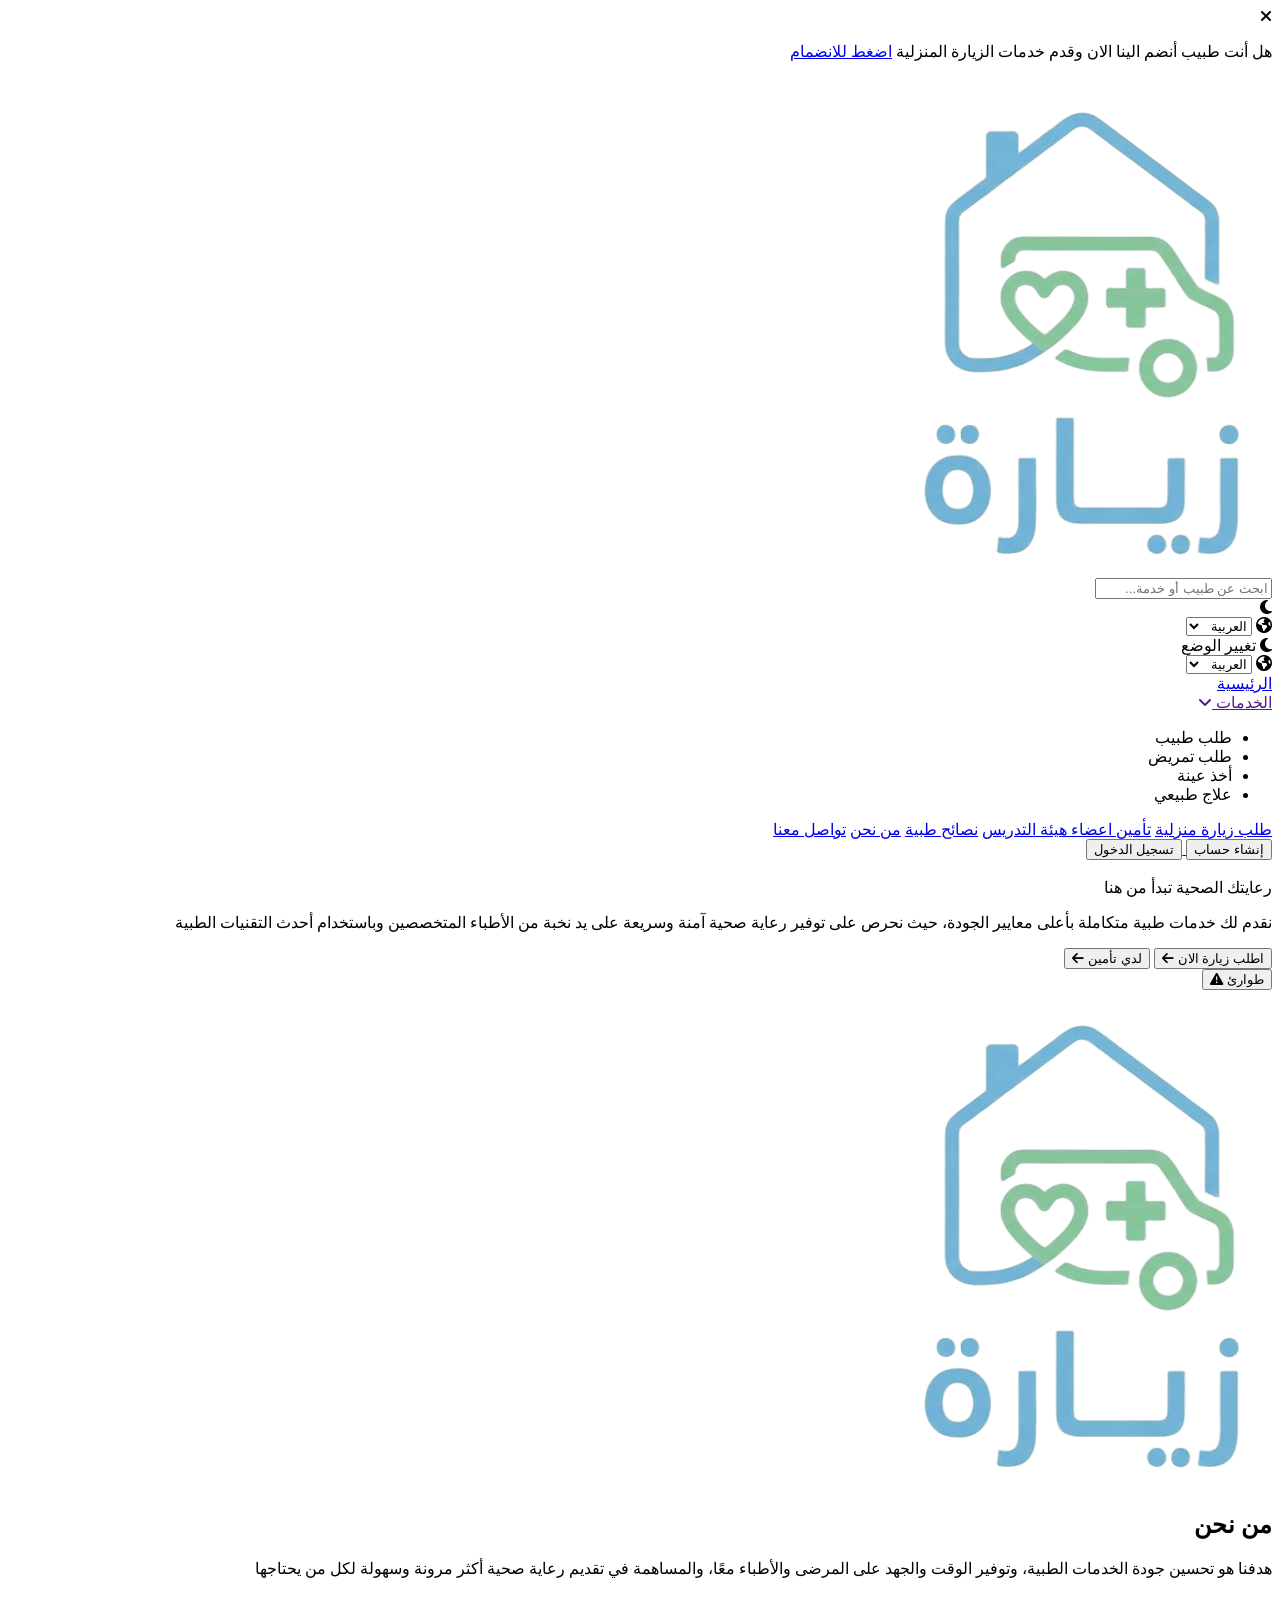
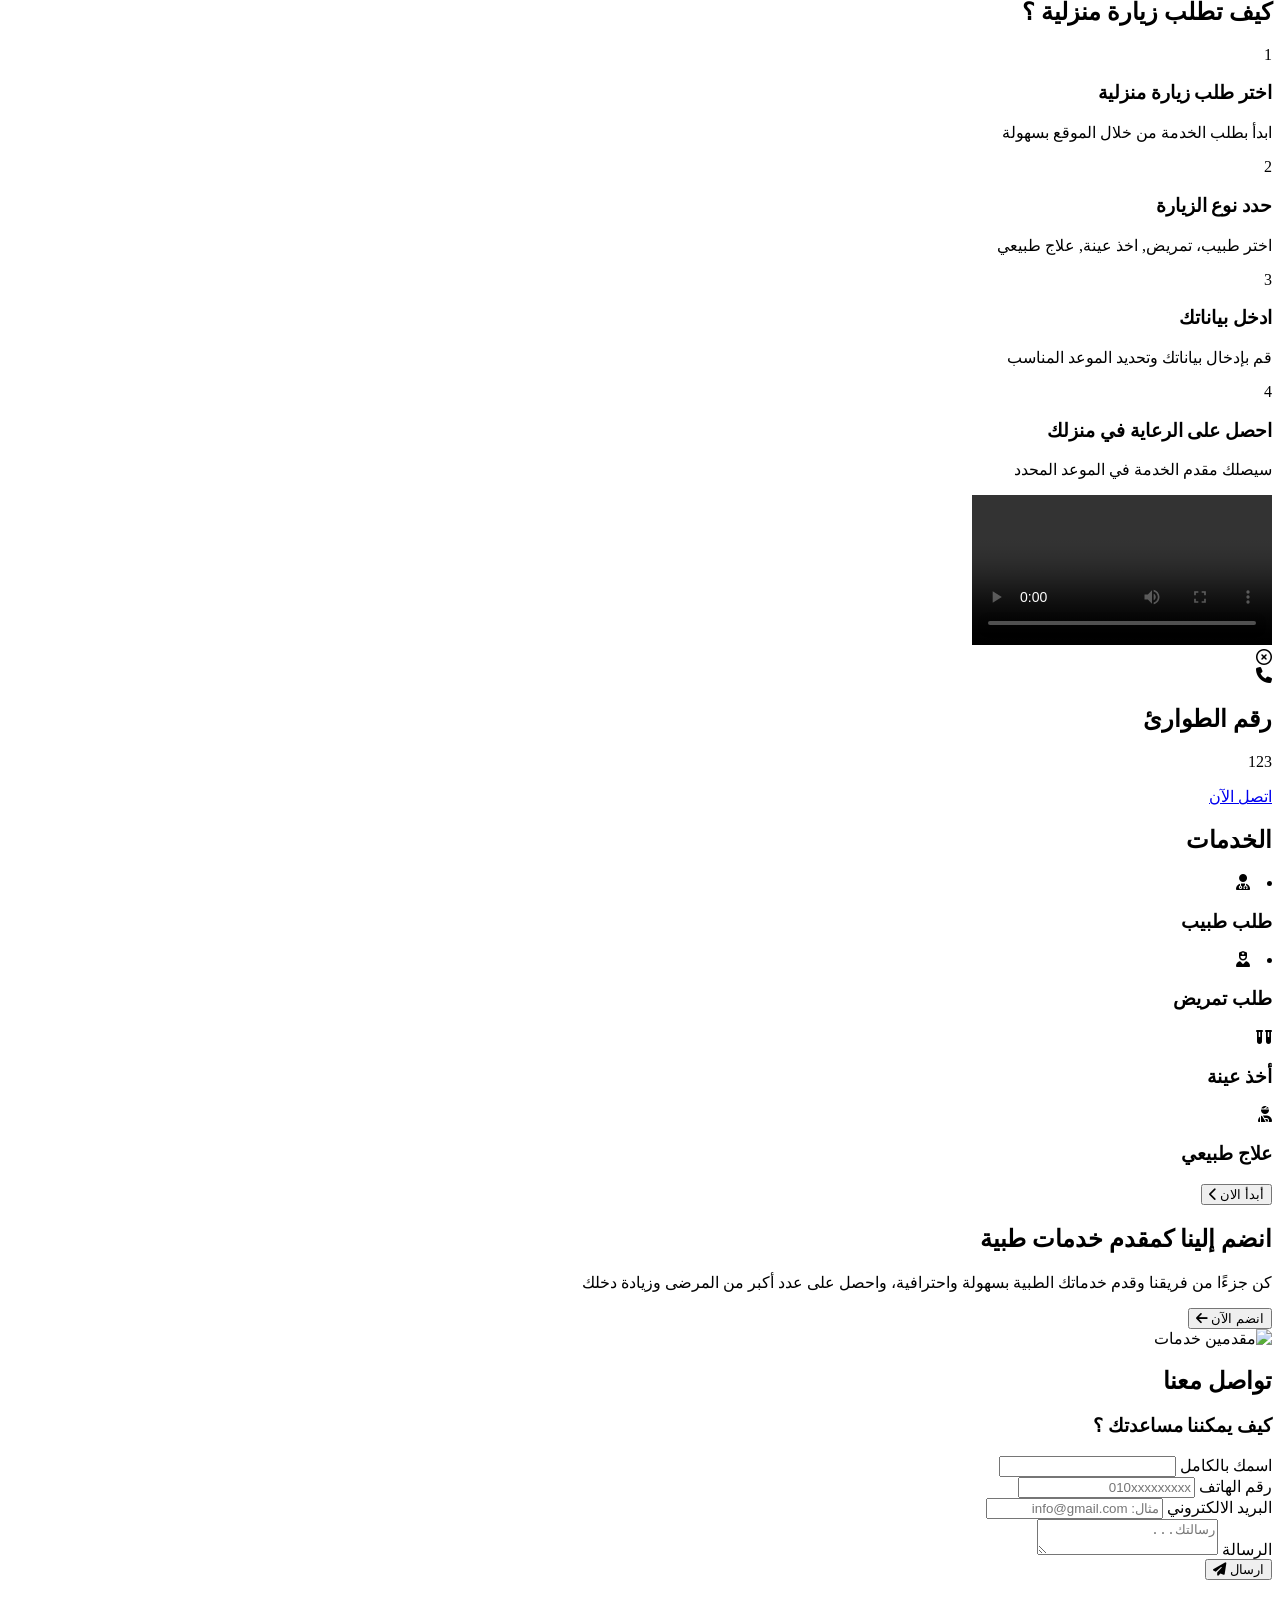
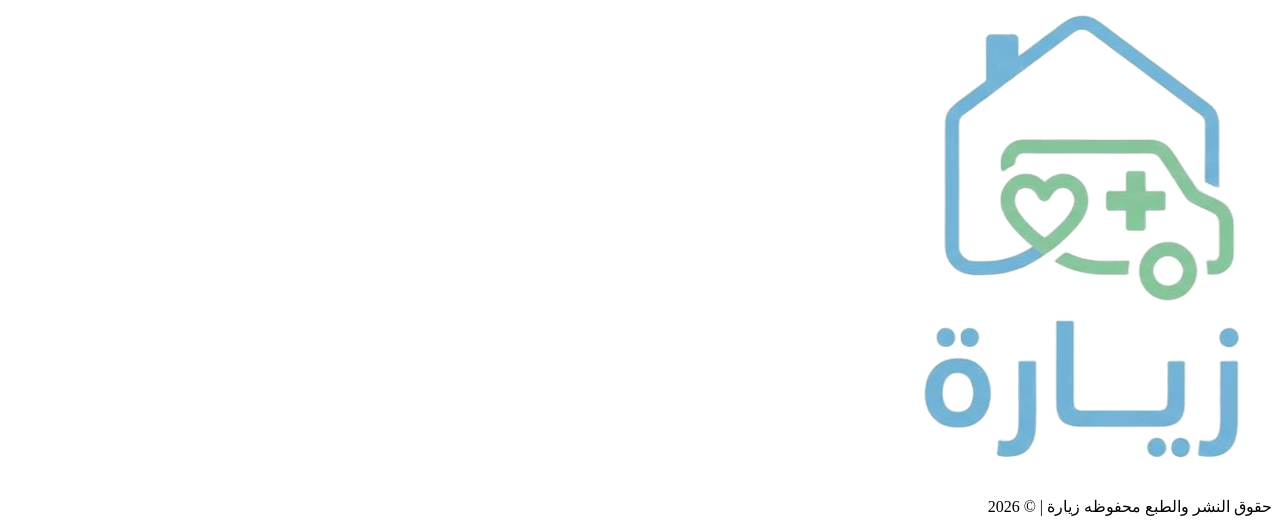
==== index.html @ a09491f5 "Add files via upload" ====
<!DOCTYPE html>
<html lang="ar" dir="rtl">
<head>
    <meta charset="UTF-8">
    <meta name="viewport" content="width=device-width, initial-scale=1.0">
    <title>زيارة</title>
    <link rel="stylesheet" href="../project/css/style.css">
    <link rel="stylesheet" href="../project/css/header.css">
    <link rel="stylesheet" href="../project/css/footer.css">
    <link rel="stylesheet" href="../project/css/responsive.css">

    <link rel="stylesheet" href="https://cdnjs.cloudflare.com/ajax/libs/font-awesome/6.5.0/css/all.min.css">
    <link href="https://fonts.googleapis.com/css2?family=Cairo:wght@400;600;700;900&display=swap" rel="stylesheet"></head>

<body>
<header class="header">

    <div class="top-bar">            
        <i class="fa-solid fa-xmark" id="closeTopBar" onclick="closeTopBar()"></i>
        <p>
            هل أنت طبيب أنضم الينا الان وقدم خدمات الزيارة المنزلية 
            <a href="register.html">اضغط للانضمام</a>
        </p>
    </div>

    <div class="middle-header">

        <div class="logo">
            <a href="#"><img src="assets/logo.png" alt="شعار زيارة"></a>
        </div>

        <div class="search">
            <input type="search" placeholder="ابحث عن طبيب أو خدمة...">
        </div>

        <div class="theme-toggle" onclick="toggleTheme()">
            <i class="fa-solid fa-moon"></i>
        </div>

        <div class="lang">                
            <i class="fa-solid fa-earth-americas"></i>
            <select onchange=""> 
                <option value="ar">العربية</option>
                <option value="en">English</option>
            </select>
        </div>

    </div>

    <div class="nav-bar">
        <div class="hamburger" onclick="toggleMenu()">
            <span></span>
            <span></span>
            <span></span>
        </div>

        <nav class="nav">
        <div class="lang-theme">

            <div class="nav-theme" onclick="toggleTheme()" >
                <i class="fa-solid fa-moon" id="navThemeIcon"></i>
                <span>تغيير الوضع</span>
            </div>

            <div class="nav-lang" >
                <i class="fa-solid fa-earth-americas"></i>
                <select onchange="changeLang(this.value)">
                    <option value="ar">العربية</option>
                    <option value="en">English</option>
                </select>
            </div>
        </div>
            <a href="index.html">الرئيسية</a>
            <div class="list-services">
                <a href="">الخدمات   <i class="fa-solid fas fa-angle-down"></i></a>
                <ul class="items-services">
                    <li>طلب طبيب</li>
                    <li>طلب تمريض</li>
                    <li>أخذ عينة</li>
                    <li>علاج طبيعي</li>                        
                </ul>              
            </div>
            <a href="#">طلب زيارة منزلية</a>
            <a href="#">تأمين اعضاء هيئة التدريس</a>
            <a href="#">نصائح طبية</a>
            <a href="#we">من نحن</a>
            <a href="#contact">تواصل معنا</a>

        </nav>

        <div class="buttons">
            <a href="register.html">
                <button class="join-btn">إنشاء حساب</button>
            </a>

            <a href="login.html">
                <button class="login-btn">تسجيل الدخول</button>
            </a>
        </div>


    </div>

</header>
    <main>
        <div class="main-background">
            <div class="img-wrapper">
            <div class="circle-bg"></div>
            <img class="main-img" src="../project/assets/image/b3b3faed5a578a21a8fcec059f989ca0964f6737.png" alt="">
        </div>
            <div class="text-center">
                <span>رعايتك الصحية تبدأ من هنا</span>
                <p>نقدم لك خدمات طبية متكاملة بأعلى معايير الجودة، حيث نحرص على توفير رعاية صحية آمنة وسريعة على يد نخبة من الأطباء
                    المتخصصين وباستخدام أحدث التقنيات الطبية
                </p>

                <div class="btns-main">
                    <button class="book-now">
                        اطلب زيارة الان <i class="fa-solid fa-arrow-left"></i>
                    </button>

                    <button class="insurance">
                        لدي تأمين <i class="fa-solid fa-arrow-left"></i>
                    </button>
                </div>
                <div class="btn-emerg">
                    <button class="emerg" onclick="openEmergency()">
                        طوارئ <i class="fa-solid fa-triangle-exclamation"></i>
                    </button>
                </div>

            </div> 
        </div> 
    </main>

    <section class="we" id="we">
        <div class="img-we">
            <img src="assets/logo.png" alt="شعار زيارة">
        </div>
        <div class="we-text">
            <h2> من نحن </h2>
            <div class="line"></div>
            <p>
                هدفنا هو تحسين جودة الخدمات الطبية، وتوفير الوقت والجهد على المرضى والأطباء معًا، والمساهمة في تقديم رعاية صحية أكثر مرونة وسهولة لكل من يحتاجها
            </p>
        </div>
    </section>
    <section class="home-visit">
    <div class="visit-container">

            <div class="visit-steps">
                <h2>كيف تطلب زيارة منزلية ؟</h2>
                <div class="line line-w"></div>


                <div class="step">
                    <div class="step-number">1</div>
                    <div class="step-text">
                        <h3>اختر طلب زيارة منزلية</h3>
                        <p>ابدأ بطلب الخدمة من خلال الموقع بسهولة</p>
                    </div>
                </div>

                <div class="step">
                    <div class="step-number">2</div>
                    <div class="step-text">
                        <h3>حدد نوع الزيارة</h3>
                        <p>اختر طبيب، تمريض, اخذ عينة, علاج طبيعي</p>
                    </div>
                </div>

                <div class="step">
                    <div class="step-number">3</div>
                    <div class="step-text">
                        <h3>ادخل بياناتك</h3>
                        <p>قم بإدخال بياناتك وتحديد الموعد المناسب</p>
                    </div>
                </div>

                <div class="step">
                    <div class="step-number">4</div>
                    <div class="step-text">
                        <h3>احصل على الرعاية في منزلك</h3>
                        <p>سيصلك مقدم الخدمة في الموعد المحدد</p>
                    </div>
                </div>

            </div>
            <div class="visit-video">
                <video controls>
                    <source src="assets/video/WhatsApp Video 2026-03-30 at 1.39.12 PM.mp4" type="video/mp4">
                    متصفحك لا يدعم تشغيل الفيديو
                </video>
            </div>
        </div>
    </section>
    <div class="emergency-overlay" id="emergencyModal">
        <div class="emergency-modal">
            <span class="close" onclick="closeEmergency()">
            <i class="fa-regular fa-circle-xmark"></i>
            </span>
            
            <div class="emergency-icon">
            <i class="fa-solid fa-phone"></i>
            </div>
            
            <h2>رقم الطوارئ</h2>
            
            <p class="emergency-number">123</p>
            
            <a href="tel:123" class="call-btn">
                اتصل الآن
            </a>
        </div>
    </div>

    
    <section class="services">
        <div class="services-container">
            <h2 class="section-title">الخدمات</h2>

            <div class="services-cards">    
                <div class="card-sc">
                    <div class="icon"><li><i class="fa-solid fa-user-doctor"></i></i></div>
                    <h3>طلب طبيب</h3>
                </div>
                <div class="card-sc">
                    <div class="icon"><li><i class="fa-solid fa-user-nurse"></i></i></div>
                    <h3>طلب تمريض</h3>
                </div>
                <div class="card-sc">
                    <div class="icon"><i class="fa-solid fa-vials"></i> </li></i></div>
                    <h3>أخذ عينة</h3>
                </div>
                <div class="card-sc">
                    <div class="icon"> <i class="fa-solid fa-user-injured"></i></i> </i></div>
                    <h3>علاج طبيعي</h3>
                </div>

            </div>
            <a href="#">
                <button class="start-btn">
                    أبدأ الان
                    <i class="fa-solid fa-chevron-left"></i>
                </button>
             </a>
        </div>  
    </section> 
    <section class="provide">
    <div class="provide-container">

        <div class="provide-text">
            <h2>انضم إلينا كمقدم خدمات طبية</h2>
            <p>
                كن جزءًا من فريقنا وقدم خدماتك الطبية بسهولة واحترافية،
                واحصل على عدد أكبر من المرضى وزيادة دخلك
            </p>

            <a href="#">
                <button class="joinnow-btn">
                    انضم الآن
                    <i class="fa-solid fa-arrow-left"></i>
                </button>
            </a>
        </div>

        <div class="img-provide">
            <img src="assets/image/12382.png" alt="مقدمين خدمات">
        </div>

    </div>
    </section>
    <section class="contact-section" id="contact">
        <div class="contact-wrapper">
            <div class="contact-title">
                <h2>تواصل معنا</h2>
                <div class="line"></div>
            </div>
            <div class="contact-container">
                <h3>كيف يمكننا مساعدتك ؟</h3>
        
                <form>
                    <div class="form-group">
                        <label>اسمك بالكامل</label>
                        <input type="text" required>
                    </div>
        
                    <div class="form-row">
        
                        <div class="form-group">
                            <label>رقم الهاتف</label>
                            <input type="text" placeholder="010xxxxxxxxx" required>
                        </div>
                        <div class="form-group">
                            <label>البريد الالكتروني</label>
                            <input type="email" placeholder="مثال: info@gmail.com" required>
                        </div>
                    </div>
                    <div class="form-group">
                        <label>الرسالة</label>
                        <textarea placeholder="رسالتك..." required></textarea>
                    </div>
                    <button type="submit" class="send-btn">ارسال  <i class="fa-solid fa-paper-plane"></i></button>
                </form>

            </div>
        </div>

        <footer>
            <div class="footer-small">
                <div class="footer-logo">
                    <img src="assets/logo.png" alt="">
                </div>
                <p> حقوق النشر والطبع محفوظه زيارة | &copy;  2026</p>
            </div>
        </footer>
    </section>
    <script src="../project/js/script.js"></script>
    <script src="../project/js/responsive.js"></script>
</body>
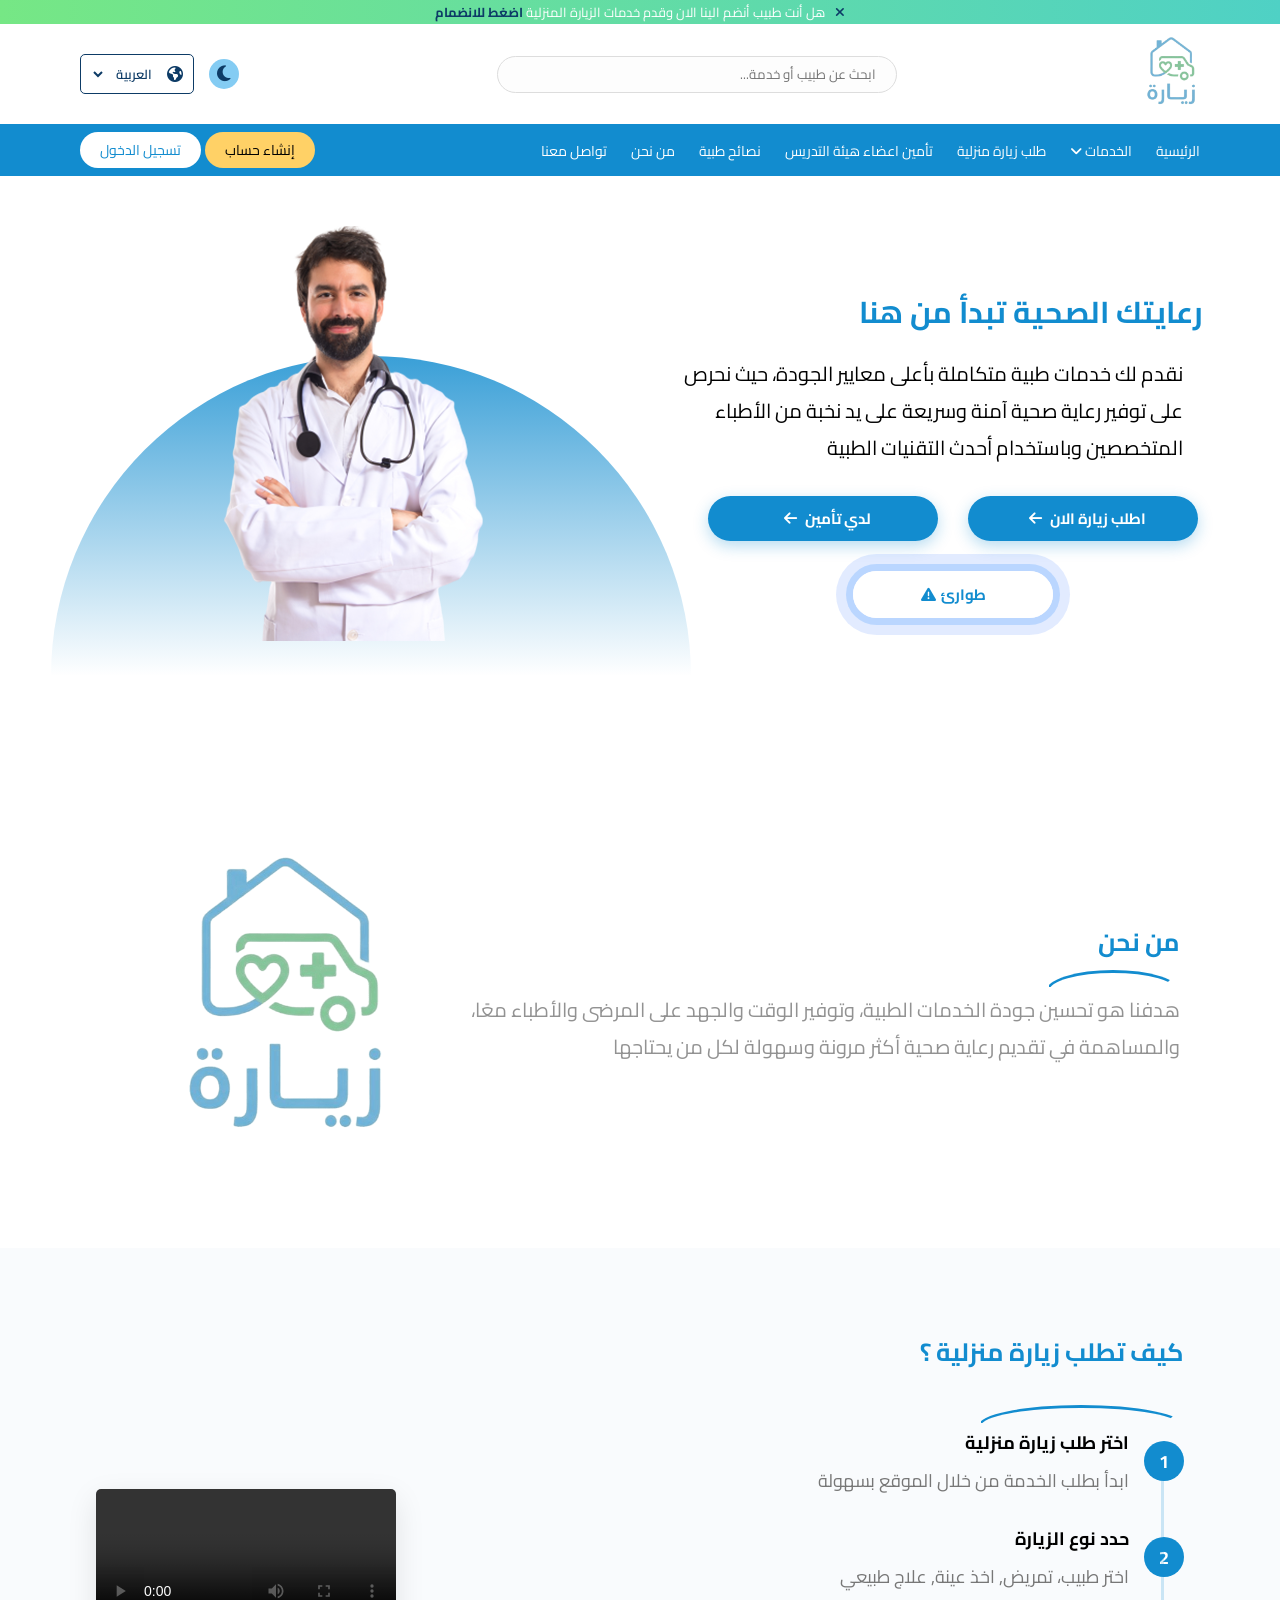
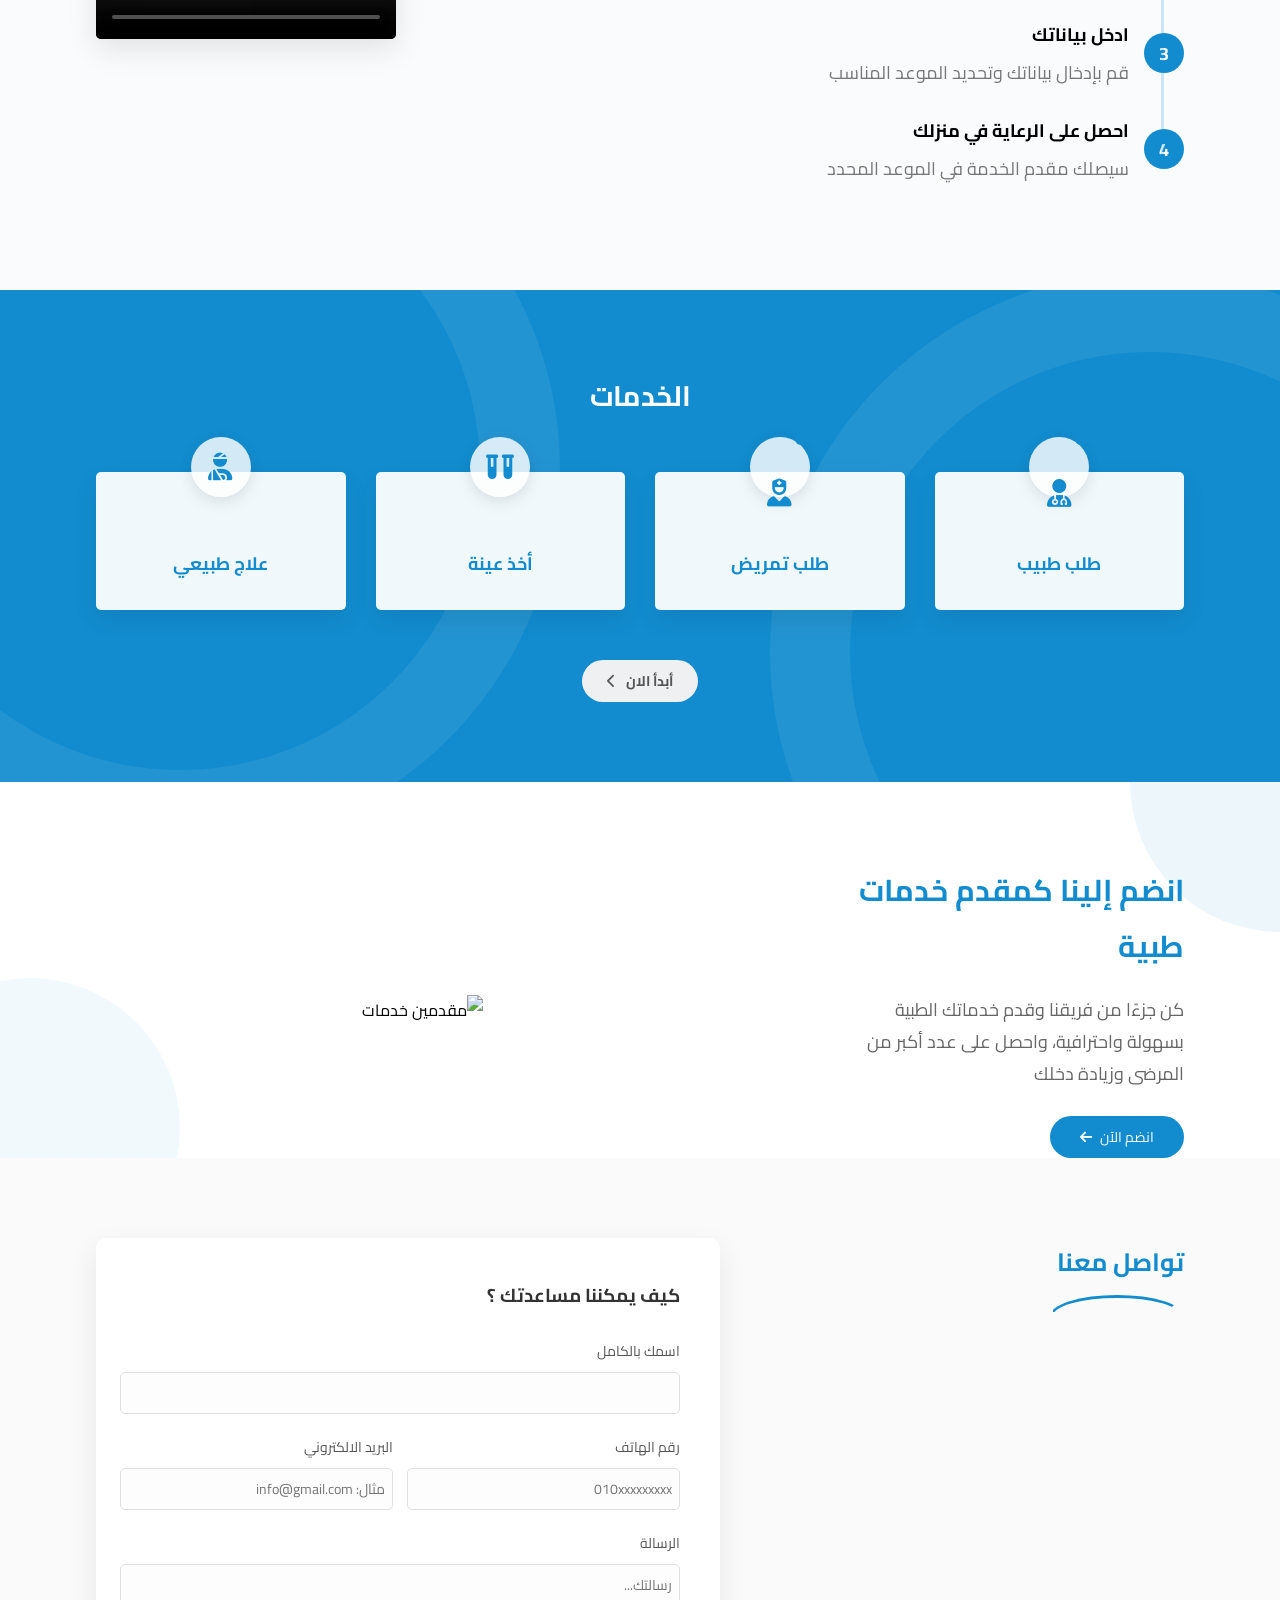
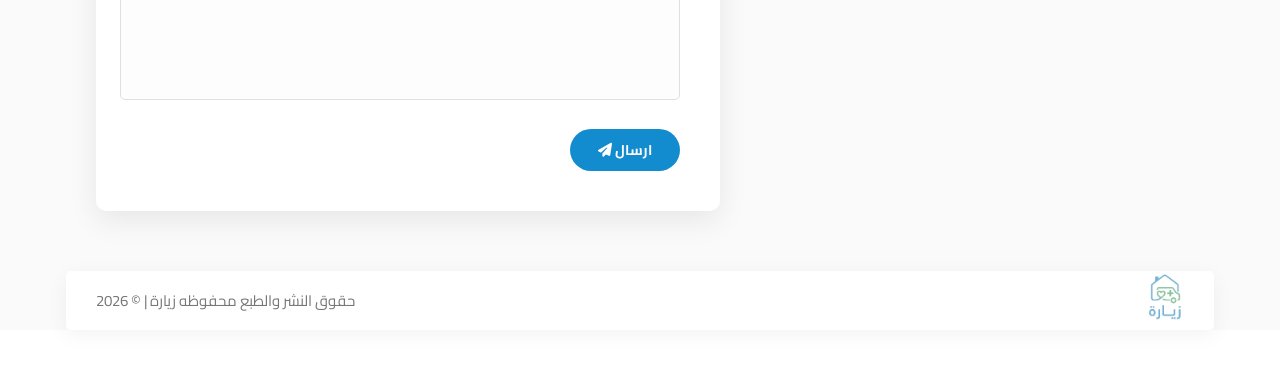
==== commit 3626f348: "Fix HTML encoding and update stylesheet paths" ====
--- a/index.html
+++ b/index.html
@@ -4,10 +4,10 @@
     <meta charset="UTF-8">
     <meta name="viewport" content="width=device-width, initial-scale=1.0">
     <title>زيارة</title>
-    <link rel="stylesheet" href="../project/css/style.css">
-    <link rel="stylesheet" href="../project/css/header.css">
-    <link rel="stylesheet" href="../project/css/footer.css">
-    <link rel="stylesheet" href="../project/css/responsive.css">
+    <link rel="stylesheet" href="css/style.css">
+    <link rel="stylesheet" href="css/header.css">
+    <link rel="stylesheet" href="css/footer.css">
+    <link rel="stylesheet" href="css/responsive.css">
 
     <link rel="stylesheet" href="https://cdnjs.cloudflare.com/ajax/libs/font-awesome/6.5.0/css/all.min.css">
     <link href="https://fonts.googleapis.com/css2?family=Cairo:wght@400;600;700;900&display=swap" rel="stylesheet"></head>
@@ -106,7 +106,7 @@
         <div class="main-background">
             <div class="img-wrapper">
             <div class="circle-bg"></div>
-            <img class="main-img" src="../project/assets/image/b3b3faed5a578a21a8fcec059f989ca0964f6737.png" alt="">
+            <img class="main-img" src="assets/image/b3b3faed5a578a21a8fcec059f989ca0964f6737.png" alt="">
         </div>
             <div class="text-center">
                 <span>رعايتك الصحية تبدأ من هنا</span>
@@ -315,6 +315,6 @@
             </div>
         </footer>
     </section>
-    <script src="../project/js/script.js"></script>
-    <script src="../project/js/responsive.js"></script>
+    <script src="js/script.js"></script>
+    <script src="js/responsive.js"></script>
 </body>
--- a/css/style.css
+++ b/css/style.css
@@ -0,0 +1,649 @@
+
+
+a {
+    margin: 0;
+    padding: 0;
+    box-sizing: border-box;
+    font-family: 'Cairo', sans-serif;
+    text-decoration: none;
+    scroll-behavior: smooth;
+}
+
+h2 {
+    font-size: 25px;
+    font-weight: bold;
+    color: #128CCF;
+}
+p{
+    font-size: 20px;
+}
+.main-background{
+    background: white;
+    height: 40vh;
+    position: relative;
+}
+
+.circle-bg{
+    position: absolute;
+    width: 50vw;
+    height: 50vw;
+    top:50%;
+    left:4%;
+    border-radius: 50%;
+    background: linear-gradient(180deg, #128CCF -10%, rgba(255,255,255,0) 50%);
+    z-index: 1;
+}
+
+.main-img{
+    position: relative;
+    top: 50px;
+    right:58%;
+    z-index: 2;
+}
+
+.main-background .text-center{
+    width: 50%;
+    position: absolute;
+    top: 30%;
+    right: 6%;
+}
+
+.main-background span{
+    color: #128CCF;
+    font-size: 30px;
+    font-weight: bold;
+}
+
+.main-background p{
+    width: 500px;
+    font-size: 20px;
+    margin:15px 0 30px;
+    padding: 0 20px;
+}
+
+.btns-main {
+    display: flex;
+    width: 500px;
+    justify-content: center;
+    gap: 20px;
+    margin-top: 25px;
+}
+.book-now,
+.insurance ,
+.emerg {
+    flex: 1;
+    padding: 8px 30px;
+    font-size: 16px;
+}
+.emerg, .book-now, .insurance{
+    margin: 0 5px;
+    border-radius: 28px;
+    cursor: pointer;
+    font-weight: bold;
+    font-size: 15px;
+}
+.book-now {
+    background: #128CCF;              
+    color: #fff;                      
+    border: none;                     
+    font-weight: bold;
+    cursor: pointer;
+    display: flex;
+    align-items: center;
+    justify-content: center;
+    gap: 8px;                          
+    box-shadow: 0 5px 15px rgba(18,140,207,0.3);
+    transition: all 0.3s ease;         
+}
+
+.book-now i {
+    margin-left: 8px;                  
+}
+
+.book-now:hover {
+    background: #0f76b3;              
+}
+
+.insurance {
+    background: #128CCF;              
+    color: #fff;                      
+    border: none;                     
+    font-weight: bold;
+    cursor: pointer;
+    display: flex;
+    align-items: center;
+    justify-content: center;
+    gap: 8px;                    
+    box-shadow: 0 5px 15px rgba(18,140,207,0.3);
+    transition: all 0.3s ease;      
+}
+.insurance i {
+    margin-left: 8px;                  
+}
+
+.insurance:hover {
+    background: #0f76b3;    
+    border: none;
+}
+
+.emerg{
+    background: transparent;
+    color: #128CCF;
+    border: 1px solid #fff;
+    width: 200px;
+    margin: 30px 150px ;
+    display: flex;
+    justify-content: center;
+    align-items: center;
+    gap: 5px;
+    box-shadow:
+        0 0 0 7px rgba(93,166,255,0.3),
+        0 0 0 17px rgba(60,121,253,0.15);
+    transition:0.5s;
+    flex: 100%;
+    max-width: 400px;
+}
+
+.emerg:hover{
+    box-shadow:
+        0 0 0 12px rgba(255,77,77,0.3),
+        0 0 0 24px rgba(255,77,77,0.15);
+    background:#ff4d4d;
+    color:#fff;
+}
+
+.emergency-overlay,
+.overlay,
+.success-overlay{
+    position:fixed;
+    top:0;
+    left:0;
+    width:100%;
+    height:100%;
+    background:rgba(0,0,0,0.4);
+    display:none;
+    align-items:center;
+    justify-content:center;
+}
+
+.emergency-modal,
+.success-modal{
+    background:#fff;
+    border-radius:20px;
+    text-align:center;
+    position:relative;
+}
+
+.emergency-modal{
+    width:380px;
+    padding:35px;
+}
+
+.success-modal{
+    width:450px;
+    padding:40px;
+}
+
+.we{
+    display: flex;
+    justify-content: space-between;
+    align-items: center;
+    flex-direction: row-reverse;
+    gap: 40px;
+    margin: 100px;
+    margin-top: 300px;
+}
+
+.img-we img{
+    width: 80%;
+}
+
+.we-text{
+    width: 90%;
+}
+
+.we-text p {
+    color: #929292;
+
+}
+
+.line  {
+    width: 128px;
+    height: 15px;
+    border: 3px solid #128CCF;
+    border-color: #128CCF transparent transparent transparent;
+    border-radius: 50%/100% 100% 0 0;
+    margin-top: 5px;
+    transform: scaleX(-1);
+}
+.line-w {
+    width: 200px;
+}
+.home-visit {
+    padding: 80px 0;
+    background: #f9fbfd;
+}
+
+.visit-container {
+    width: 85%;
+    margin: auto;
+    display: flex;
+    align-items: center;
+    justify-content: space-between;
+    gap: 50px;
+}
+
+.visit-video video {
+    width: 100%;
+    max-width: 700px;
+    border-radius: 5px;
+    box-shadow: 0 10px 30px rgba(0,0,0,0.1);
+}
+
+.visit-steps {
+    width: 50%;
+}
+
+.visit-steps h2 {
+    margin-bottom: 30px;
+}
+
+.step {
+    display: flex;
+    align-items: center;
+    gap: 15px;
+    margin-bottom: 25px;
+    transition: 0.5s;
+}
+
+
+.step-number {
+    width: 40px;
+    height: 40px;
+    background: #128CCF;
+    color: white;
+    display: flex;
+    align-items: center;
+    justify-content: center;
+    border-radius: 50%;
+    font-weight: bold;
+    font-size: 18px;
+}
+
+.step-text h3 {
+    margin: 0;
+    font-size: 18px;
+}
+
+.step-text p {
+    font-size: 18px;
+    margin: 5px 0 0;
+    color: #777;
+}
+.visit-steps {
+    position: relative;
+}
+
+.visit-steps::before {
+    content: "";
+    position: absolute;
+    right: 20px;
+    top: 150px;
+    width: 3px;
+    height: 60%;
+    background: #128CCF;
+    opacity: 0.2;
+}
+
+.services{
+    background: #128CCF;
+    padding: 80px 0;
+    position: relative;
+    overflow: hidden;
+    text-align: center;
+}
+.services::before,
+.services::after{
+    content: "";
+    position: absolute;
+    width: 600px;
+    height: 600px;
+    border: 80px solid rgba(255,255,255,0.07);
+    border-radius: 50%;
+}
+.services::before{
+    top: -200px;
+    left: -200px;
+}
+.services::after{
+    bottom: -250px;
+    right: -250px;
+}
+
+.services-container{
+    width:85%;
+    margin:auto;
+}
+.section-title{
+    font-size:28px;
+    margin-bottom:50px;
+    color: white;
+}
+
+.services-cards{
+    display:grid;
+    grid-template-columns:repeat(auto-fit,minmax(220px,1fr));
+    gap:30px;
+}
+.card-sc{
+    background:#ffffffef;
+    color:#128CCF;
+    padding:60px 20px 30px;
+    border-radius:5px;
+    box-shadow:0 10px 25px rgba(0,0,0,0.08);
+    position:relative;
+    transition:0.5s;
+    z-index: 2;
+}
+.card-sc:hover{
+    background: white;
+    transform:translateY(-8px);
+}
+.icon{
+    width:60px;
+    height:60px;
+    background:#ffffffd0;
+    border-radius: 50%;
+    display:flex;
+    align-items:center;
+    justify-content:center;
+    font-size:28px;
+    color:#128CCF;;
+    box-shadow:0 5px 15px rgba(0,0,0,0.1);
+    position:absolute;
+    top:-35px;
+    left:50%;
+    transform:translateX(-50%);
+}
+.card-sc h3{
+    margin-top:15px;
+    font-size:18px;
+}
+.start-btn{
+    margin-top:50px;
+    padding:8px 25px;
+    border:none;
+    border-radius:30px;
+    background:#eff0f1;
+    color: #555;
+    font-size:14px;
+    cursor:pointer;
+    display:inline-flex;
+    align-items:center;
+    gap:10px;
+    transition:0.5s;
+    font-weight: bold;
+} 
+.start-btn:hover{
+    background: white;
+
+}
+.provide {
+    padding: 80px 0 0 0;
+    background: white;
+    position: relative;
+    overflow: hidden;
+}
+
+.provide::before {
+    content: "";
+    position: absolute;
+    width: 300px;
+    height: 300px;
+    background: rgba(18,140,207,0.08);
+    border-radius: 50%;
+    top: -150px;
+    right: -150px;
+}
+
+.provide::after {
+    content: "";
+    position: absolute;
+    width: 300px;
+    height: 300px;
+    background: rgba(18,140,207,0.05);
+    border-radius: 50%;
+    bottom: -120px;
+    left: -120px;
+}
+
+.provide-container {
+    width: 85%;
+    margin: auto;
+    display: flex;
+    align-items: center;
+    justify-content: space-between;
+    gap: 50px;
+    flex-wrap: wrap;
+}
+
+.provide-text {
+    width: 30%;
+}
+
+.provide-text h2 {
+    font-size: 30px;
+    margin-bottom: 20px;
+}
+
+.provide-text p {
+    color: #666;
+    font-size: 18px;
+    margin-bottom: 25px;
+    line-height: 1.8;
+}
+
+
+.joinnow-btn {
+    padding: 8px 30px;
+    border-radius: 30px;
+    border: none;
+    background: #128CCF;
+    color: white;
+    font-size: 14px;
+    cursor: pointer;
+    transition: 0.5s;
+    display: inline-flex;
+    align-items: center;
+    gap: 8px;
+}
+
+.joinnow-btn:hover {
+    background: #0f76b3;
+}
+
+.img-provide {
+    width: 60%;
+    text-align: center;
+}
+
+.img-provide img {
+    width: 100%;
+}
+
+.contact-section {
+    background: #fafafa;
+    padding: 80px 0 0 0;
+}
+.contact-wrapper {
+    
+    width: 85%;
+    margin: auto;
+    display: flex;
+    align-items: flex-start;
+    justify-content: space-between;
+    gap: 50px;
+    flex-wrap: wrap;
+}
+
+.contact-title {
+    width: 30%;
+}
+
+.contact-title h2 {
+    margin-bottom: 10px;
+}
+
+
+.contact-container {
+    width: 50%;
+    background: white;
+    padding: 40px;
+    border-radius: 10px;
+    box-shadow: 0 10px 30px rgba(0,0,0,0.08);
+}
+
+.contact-container h3 {
+    margin-bottom: 25px;
+    color: #333;
+}
+
+.form-row {
+    display: flex;
+    gap: 30px;
+}
+
+.form-group {
+    width: 100%;
+    margin-bottom: 20px;
+}
+
+.form-group label {
+    display: block;
+    margin-bottom: 8px;
+    font-size: 14px;
+    color: #555;
+}
+
+.form-group input,
+.form-group textarea {
+    width: 100%;
+    padding: 7px;
+    border-radius: 5px;
+    border: 1px solid #e0e0e0;
+    outline: none;
+    font-size: 14px;
+    transition: 0.3s;
+    background: #fdfdfd;
+}
+
+.form-group textarea {
+    border-radius: 5px;
+    resize: none;
+    height: 120px;
+}
+
+.form-group input:focus,
+.form-group textarea:focus {
+    border-color: #128CCF;
+    box-shadow: 0 0 0 3px rgba(18,140,207,0.1);
+}
+
+.send-btn {
+    padding: 8px 28px;
+    border: none;
+    border-radius: 30px;
+    background: #128CCF;
+    color: #fff;
+    font-size: 14px;
+    font-weight: bold;
+    cursor: pointer;
+    transition: 0.5s;
+}
+
+.send-btn:hover {
+    background: #0f76b3;
+}
+
+
+body.dark-mode .we,
+body.dark-mode .provide,
+body.dark-mode .contact-section {
+    background: #111113;
+}
+
+body.dark-mode .contact-container {
+    background: #16213e;
+    box-shadow: 0 10px 30px rgba(0,0,0,0.3);
+}
+
+body.dark-mode .contact-container h3,
+body.dark-mode .form-group label {
+    color: #e0e0e0;
+}
+
+body.dark-mode .form-group input,
+body.dark-mode .form-group textarea {
+    background: #0f3460;
+    border-color: #1a4a8a;
+    color: #e0e0e0;
+}
+
+body.dark-mode .card-sc {
+    background: #0f3460;
+    color: #84ccf3;
+}
+
+body.dark-mode h2 {
+    color: #84ccf3;
+}
+
+body.dark-mode p {
+    color: #fcfafa;
+}
+body.dark-mode .main-background {
+    background: #111113;
+}
+
+body.dark-mode .main-background span {
+    color: #84ccf3;
+}
+
+body.dark-mode .main-background p {
+    color: #bbb;
+}
+
+body.dark-mode .circle-bg {
+    background: linear-gradient(180deg, #0f3460 -10%, rgba(26,26,46,0) 50%);
+}
+
+body.dark-mode .home-visit {
+    background: #151516;
+}
+
+body.dark-mode .step-text p {
+    color: #aaa;
+}
+
+body.dark-mode .step-text h3 {
+    color: #e0e0e0;
+}
+
+body.dark-mode .we-text p {
+    color: #aaa;
+}
+
+body.dark-mode .services{
+    background: #111113;
+}
+body.dark-mode .provide {
+    background: #151516;
+}
+
+body.dark-mode .provide-text p {
+    color: #aaa;
+}
+
+body.dark-mode .img-we img {
+    filter: brightness(0.8);
+}
--- a/css/header.css
+++ b/css/header.css
@@ -0,0 +1,483 @@
+* {
+    margin: 0;
+    padding: 0;
+    font-family: 'Cairo', sans-serif;
+
+}
+
+.header {
+    box-shadow: 0 3px 15px rgba(18,140,207,0.3);
+    width: 100%;
+    height: fit-content;
+    background-color: #ffffff;
+}
+
+.top-bar {
+    display: flex;
+    justify-content: center;
+    align-items: center;
+    gap: 10px;
+    background: linear-gradient(90deg, #76e785, #4fd1c5);
+    text-align: center;
+    color: white;
+}
+
+.top-bar p ,.top-bar i {
+    font-size: 13px;
+    margin: 0;
+}
+.top-bar a ,.top-bar i{
+    color: #0d3b66;
+    font-weight: bold;
+}
+.top-bar i:hover{
+    color: #ffae00;
+    cursor: pointer;
+}
+.top-bar a:hover {
+    text-decoration: underline;
+}
+
+.middle-header {
+    display: flex;
+    align-items: center;
+    justify-content: space-between;
+    padding: 8px 80px;
+    background: #ffffff;
+
+}
+
+.logo img {
+    width: 60px;
+}
+
+.search {
+    flex: 1;
+    display: flex;
+    justify-content: center;
+    margin: 0 20px;
+}
+
+.search input {
+    width: 400px;
+    padding: 5px 20px;
+    border-radius: 25px;
+    background-color: #fdfdfd;
+    border: 1px solid #ddd;
+    outline: none;
+    transition: 0.7s;
+}
+
+.search input:focus {
+    border-color: #127bdd;
+    width: 500px;
+    box-shadow: 0 0 3px rgba(4, 167, 255, 0.3);
+}
+
+.theme-toggle {
+    margin: 0 15px;
+    width: 30px;
+    height: 30px;
+    border-radius: 50%;
+    background: #84ccf3;
+    display: flex;
+    align-items: center;
+    justify-content: center;
+    cursor: pointer;
+    transition: 0.3s;
+    font-size: 18px;
+    color: #0d3b66;
+}
+
+.theme-toggle:hover {
+    background: #128CCF;
+    color: #fff;
+}
+.lang {
+    display: flex;
+    justify-content: center;
+    align-items: center;
+    gap: 6px;
+    border: 1px solid #0d3b66;
+    border-radius: 5px;
+    padding: 4px 10px;
+    transition: 0.3s;
+    cursor: pointer;
+}
+
+.lang select {
+    align-self: center;
+    padding: 2px 5px;
+    border: none;
+    outline: none;
+    cursor: pointer;
+    background: transparent;
+    font-size: 13px;
+    color: #0d3b66;
+    font-weight: 600;
+}
+
+.lang i {
+    font-size: 16px;
+    color: #0d3b66;
+}
+
+.lang:hover {
+    background: #0d3b66;
+    border-color: #0d3b66;
+}
+
+.lang:hover i,
+.lang:hover select {
+    color: #fff;
+}
+.lang:hover option {
+    color: #1a4a8a;
+    font-size: 13px;
+
+}
+.nav-lang ,.nav-theme {
+    display: none;
+}
+.nav-bar {
+    display: flex;
+    justify-content: space-between;
+    align-items: center;
+    background: #128CCF;
+    padding: 8px 80px; 
+
+}
+.hamburger {
+    display: none;
+}
+.nav a {
+    color: white;
+    margin-left: 20px;
+    font-size: 14px;
+    transition: 0.5s;
+    text-decoration: none;
+}
+.nav a:hover {
+    color: #ffd166;
+}
+.list-services {
+    display: inline;
+    position: relative;
+}
+
+.items-services {
+    display: none;
+    position: absolute;
+    top: 30px;
+    right: 0px;    
+    z-index: 3;  
+    background: #128CCF;
+    list-style :none;
+    padding-top: 10px;
+    width: 150px;    
+    border-radius: 3px;
+    color: white;
+    font-size: 14px;
+    transition: 0.5s;
+
+}
+.items-services li {
+    border-bottom: 1px solid rgba(255,255,255,0.2);
+    padding: 5px 20px 15px 20px ;
+    cursor: pointer;
+}
+.items-services li:hover { 
+    color: #ffd166;
+    background: #0f76b3;
+}
+.list-services:hover .items-services {
+    display: block;
+}
+.list-services:hover a{
+    color: #ffd166;
+}
+.buttons button {
+    padding: 5px 20px;
+    border-radius: 28px;
+    border: none;
+    cursor: pointer;
+    transition: 0.5s;
+    font-size: 14px;
+
+}
+
+.join-btn {
+    background: #ffd166;
+}
+
+.join-btn:hover {
+    background: #ffc400;
+}
+
+.login-btn {
+    background: white;
+    color: #128CCF;
+}
+
+.login-btn:hover {
+    background: #e6f2ff;
+}
+
+@media (max-width: 1024px) {
+
+    .middle-header {
+        padding: 8px 30px;
+    }
+
+    .search input {
+        width: 250px;
+    }
+
+    .search input:focus {
+        width: 300px;
+    }
+
+    .nav-bar {
+        padding: 8px 30px;
+    }
+
+    .nav a {
+        margin-left: 12px;
+        font-size: 13px;
+    }
+}
+
+@media (max-width: 768px) {
+
+    .top-bar {
+        flex-wrap: wrap;
+        padding: 5px 10px;
+        gap: 5px;
+    }
+
+    .top-bar p {
+        font-size: 12px;
+    }
+
+    .middle-header {
+        padding: 8px 15px;
+        flex-wrap: wrap;
+        gap: 10px;
+    }
+
+    .search {
+        order: 3;
+        width: 100%;
+        margin: 0;
+    }
+
+    .search input {
+        width: 100%;
+    }
+
+    .search input:focus {
+        width: 100%;
+    }
+
+    .lang select {
+        padding: 5px 8px;
+        font-size: 12px;
+    }
+    .hamburger {
+        display: flex;
+    }
+    .nav-bar {
+        padding: 8px 15px;
+        flex-direction: column;
+        align-items: flex-start;
+        gap: 10px;
+        position: relative;
+        overflow: hidden;
+        box-sizing: border-box;
+    }
+
+    .nav {
+        display: none;
+        flex-direction: column;
+        width: 100%;
+        gap: 8px;
+        padding-bottom: 10px;
+    }
+
+    .nav.active {
+        display: flex;
+    }
+
+    .nav a {
+        margin-left: 0;
+        font-size: 14px;
+        padding: 4px 0;
+        border-bottom: 1px solid rgba(255,255,255,0.15);
+    }
+
+    .hamburger {
+        display: flex;
+        flex-direction: column;
+        cursor: pointer;
+        gap: 5px;
+        padding: 5px;
+        align-self: flex-end;
+        position: absolute;
+        left: 15px;
+        top: 10px;
+    }
+
+    .hamburger span {
+        display: block;
+        width: 24px;
+        height: 2px;
+        background: white;
+        border-radius: 2px;
+        transition: 0.5s;
+    }
+
+    .hamburger.open span:nth-child(1) {
+        transform: translateY(7px) rotate(45deg);
+    }
+
+    .hamburger.open span:nth-child(2) {
+        opacity: 0;
+    }
+
+    .hamburger.open span:nth-child(3) {
+        transform: translateY(-7px) rotate(-45deg);
+    }
+    .items-services { 
+        background: #0f76b3;
+    }
+    .buttons {
+        display: flex;
+        gap: 8px;
+        flex-wrap: wrap;
+    }
+
+    .buttons button {
+        font-size: 14px;
+        padding: 5px 14px;
+    }
+    .lang,
+    .theme-toggle {
+        display: none;
+    }
+    .lang-theme {
+        display: flex;
+        justify-content: space-evenly;
+        align-items: center;
+        flex-direction: row;
+    }
+    .nav-lang,
+    .nav-theme {
+        display: flex;
+        align-items: center;
+        gap: 8px;
+        padding: 4px 0;
+        border-bottom: 1px solid rgba(255,255,255,0.15);
+    }
+
+    .nav-theme {
+        color: white;
+        cursor: pointer;
+        font-size: 14px;
+    }
+
+    .nav-lang select {
+        background: transparent;
+        border: none;
+        outline: none;
+        color: white;
+        font-size: 14px;
+        font-family: 'Cairo', sans-serif;
+        cursor: pointer;
+    }
+
+    .nav-lang i,
+    .nav-theme i {
+        color: white;
+        font-size: 14px;
+    }
+
+    .nav-lang option {
+        color: #0d3b66;
+    }
+}
+
+
+@media (max-width: 480px) {
+    .logo , .logo img {
+        width: 45px ;
+    }
+    .buttons button {
+        font-size: 14px;
+        padding: 5px 14px;
+    }
+}
+
+
+body.dark-mode {
+    background: #111113;
+    color: #e0e0e0;
+}
+
+body.dark-mode .header {
+    background: #111113;
+    box-shadow: 0 3px 15px rgba(0,0,0,0.4);
+}
+
+body.dark-mode .middle-header {
+    background: #111113;
+}
+
+body.dark-mode .theme-toggle {
+    background: #0f3460;
+    color: #ffd166;
+}
+
+body.dark-mode .search input {
+    background: #0f3460;
+    border-color: #1a4a8a;
+    color: #e0e0e0;
+}
+body.dark-mode .lang {
+    border-color: #84ccf3;
+}
+
+body.dark-mode .lang select {
+    color: #84ccf3;
+}
+
+body.dark-mode .lang i {
+    color: #84ccf3;
+}
+
+body.dark-mode .lang:hover {
+    background: #0f3460;
+    border-color: #84ccf3;
+}
+body.dark-mode .top-bar {
+    background: #0f3460;
+
+}
+body.dark-mode .top-bar i{
+    color: #e0e0e0;
+
+}
+body.dark-mode .top-bar i:hover{
+    color: #ffd166;
+
+}
+body.dark-mode .top-bar a{
+    color: #ffd166;
+}
+body.dark-mode .nav-bar {
+    background: #0f3460;
+    color: #e0e0e0;
+
+}
+body.dark-mode .items-services {
+    background: #0f3460;
+}
--- a/css/footer.css
+++ b/css/footer.css
@@ -0,0 +1,43 @@
+footer {
+    margin-top: 60px;
+}
+
+.footer-small {
+    width: 85%;
+    margin: 50px auto;
+    background-color: white ;
+    padding: 0px 30px;
+    border-radius: 5px;
+    display: flex;
+    align-items: center;
+    justify-content: space-between;
+    box-shadow: 0 5px 20px rgba(0,0,0,0.05);
+    z-index: 3;
+}
+
+.footer-logo img {
+    width: 40px;
+}
+
+.footer-small p {
+    font-size: 15px;
+    color: #777;
+}
+
+@media (max-width : 768px) {
+    .footer-small {
+        flex-direction: column;
+        text-align: center;
+        gap: 10px;
+        padding: 15px;
+        width: 90%;
+    }
+}
+
+body.dark-mode .footer-small {
+    background: #16213e;
+}
+
+body.dark-mode .footer-small p {
+    color: #aaa;
+}
--- a/css/responsive.css
+++ b/css/responsive.css
@@ -0,0 +1,357 @@
+
+html, body {
+    overflow-x: hidden;
+    max-width: 100%;
+}
+
+@media (max-width: 1024px) {
+
+    .main-background .text-center {
+        width: 60%;
+    }
+
+    .main-background p {
+        width: 100%;
+        font-size: 17px;
+    }
+
+    .btns-main {
+        width: 100%;
+    }
+    .we {
+        margin: 50px;
+        margin-top: 200px;
+        gap: 20px;
+    }
+
+    .visit-container {
+        flex-direction: column;
+        width: 90%;
+    }
+
+    .visit-steps {
+        width: 100%;
+    }
+
+    .provide-text {
+        width: 45%;
+    }
+
+    .img-provide {
+        width: 50%;
+    }
+
+    .contact-title {
+        width: 100%;
+    }
+
+    .contact-container {
+        width: 100%;
+    }
+
+    .login-box {
+        width: 60%;
+        margin: 60px auto;
+    }
+}
+
+@media (max-width: 768px) {
+
+    .main-background {
+        height: auto;
+        padding: 20px 0 40px;
+        display: flex;
+        flex-direction: column;
+        align-items: center;
+        justify-content: center;
+        overflow: hidden;
+    }
+
+    .circle-bg {
+        width: 60vw;
+        height: 60vw;
+        left: -10%;
+        opacity: 0.3;
+    }
+
+    .main-background .text-center {
+        right: 0;
+        width: 100%;
+        position: relative;
+        top: auto;
+        padding: 30px 20px 0;
+        box-sizing: border-box;
+    }
+
+    .main-background span {
+        font-size: 20px;
+        display: block;
+    }
+
+    .main-background p {
+        width: 100%;
+        font-size: 15px;
+        padding: 0;
+        box-sizing: border-box;
+    }
+
+    .btns-main {
+        flex-wrap: wrap;
+        width: 100%;
+        gap: 10px;
+        margin-top: 15px;
+        box-sizing: border-box;
+        padding: 0;
+    }
+
+    .book-now,
+    .insurance {
+        min-width: 0;
+        flex: 1;
+        font-size: 13px;
+        padding: 8px 10px;
+        white-space: nowrap;
+    }
+
+    .emerg {
+        width: 80%;
+        max-width: 280px;
+        margin: 15px auto;
+        box-sizing: border-box;
+        flex: 100%;
+    }
+
+    .we {
+        flex-direction: row-reverse;
+        margin: 30px 20px;
+        margin-top: 40px;
+        gap: 20px;
+    }
+    .we-text {
+        width: 70%;
+    }
+
+    .img-we {
+        width: 30%;
+    }
+
+    .we-text {
+        width: 100%;
+    }
+
+    .home-visit {
+        padding: 50px 0;
+    }
+
+    .visit-container {
+        flex-direction: column;
+        width: 90%;
+        gap: 30px;
+    }
+
+    .visit-steps {
+        width: 100%;
+    }
+
+    .visit-steps::before {
+        display: none;
+    }
+
+    .visit-video video {
+        max-width: 100%;
+    }
+
+    .services {
+        padding: 50px 0;
+    }
+
+    .services-container {
+        width: 90%;
+    }
+
+    .section-title {
+        font-size: 22px;
+        margin-bottom: 35px;
+    }
+
+    .provide {
+        padding: 50px 0 0;
+    }
+
+    .provide-container {
+        flex-direction: column;
+        width: 90%;
+        gap: 20px;
+    }
+
+    .provide-text {
+        width: 100%;
+    }
+
+    .provide-text h2 {
+        font-size: 22px;
+    }
+
+    .provide-text p {
+        font-size: 16px;
+    }
+
+    .img-provide {
+        width: 100%;
+    }
+
+    .contact-section {
+        padding: 50px 0 0;
+    }
+
+    .contact-wrapper {
+        flex-direction: column;
+        width: 90%;
+        gap: 20px;
+    }
+
+    .contact-title {
+        width: 100%;
+    }
+
+    .contact-container {
+        width: 100%;
+        padding: 25px;
+        box-sizing: border-box;
+    }
+
+    .form-row {
+        flex-direction: column;
+        gap: 0;
+    }
+
+
+    .login-box {
+        width: 88%;
+        margin: 40px auto;
+        padding: 25px 20px;
+        box-sizing: border-box;
+    }
+
+    .login-title {
+        font-size: 20px;
+    }
+
+    .emergency-modal {
+        width: 90%;
+        padding: 25px 20px;
+    }
+
+    .success-modal {
+        width: 90%;
+        padding: 25px 20px;
+    }
+}
+
+@media (max-width: 480px) {
+    main {
+        height: 85vh;
+    }
+    .img-wrapper {
+        position: relative;
+        width: 100%;
+        display: flex;
+        justify-content: center;
+    }
+    .main-img {
+        position: relative;
+        top: 0;
+        right: 0;
+        width: 80%;
+        max-width: 350px;
+    }
+    .circle-bg {
+        width: 100vw;
+        height: 100vw;
+        left: 50%;
+        transform: translateX(-50%);
+        top: 0;
+        opacity: 0.9;
+    }
+    .main-background .text-center {
+        width: 100%;
+        position: relative;
+        top: 0;
+        right: 0;
+        text-align: center;
+        padding: 20px;
+    }
+    .btns-main {
+        flex-direction: row;
+        width: 100%;
+        gap: 10px;
+    }
+
+    .book-now,
+    .insurance   {
+        width: 100%;
+        font-size: 14px;
+        padding: 15px;
+    }
+    .emerg {
+        width: 90%;
+        margin: 20px auto;
+    }
+    .main-background span {
+        font-size: 22px;
+    }
+
+    .main-background p {
+        font-size: 14px;
+        line-height: 1.7;
+    }
+
+    h2 {
+        font-size: 20px;
+    }
+
+    p {
+        font-size: 16px;
+    }
+
+    .middle-header {
+        padding: 8px 10px;
+    }
+
+    .logo img {
+        width: 45px;
+    }
+
+    .nav a {
+        font-size: 13px;
+    }
+
+
+    .card-sc {
+        padding: 50px 15px 20px;
+    }
+
+    .step-text h3 {
+        font-size: 15px;
+    }
+
+    .step-text p {
+        font-size: 14px;
+    }
+
+    .login-box {
+        width: 94%;
+        margin: 25px auto;
+    }
+
+    .contact-container {
+        padding: 20px 15px;
+    }
+    .form-group {
+        width: 95%;
+    }
+}
+
+
+
+
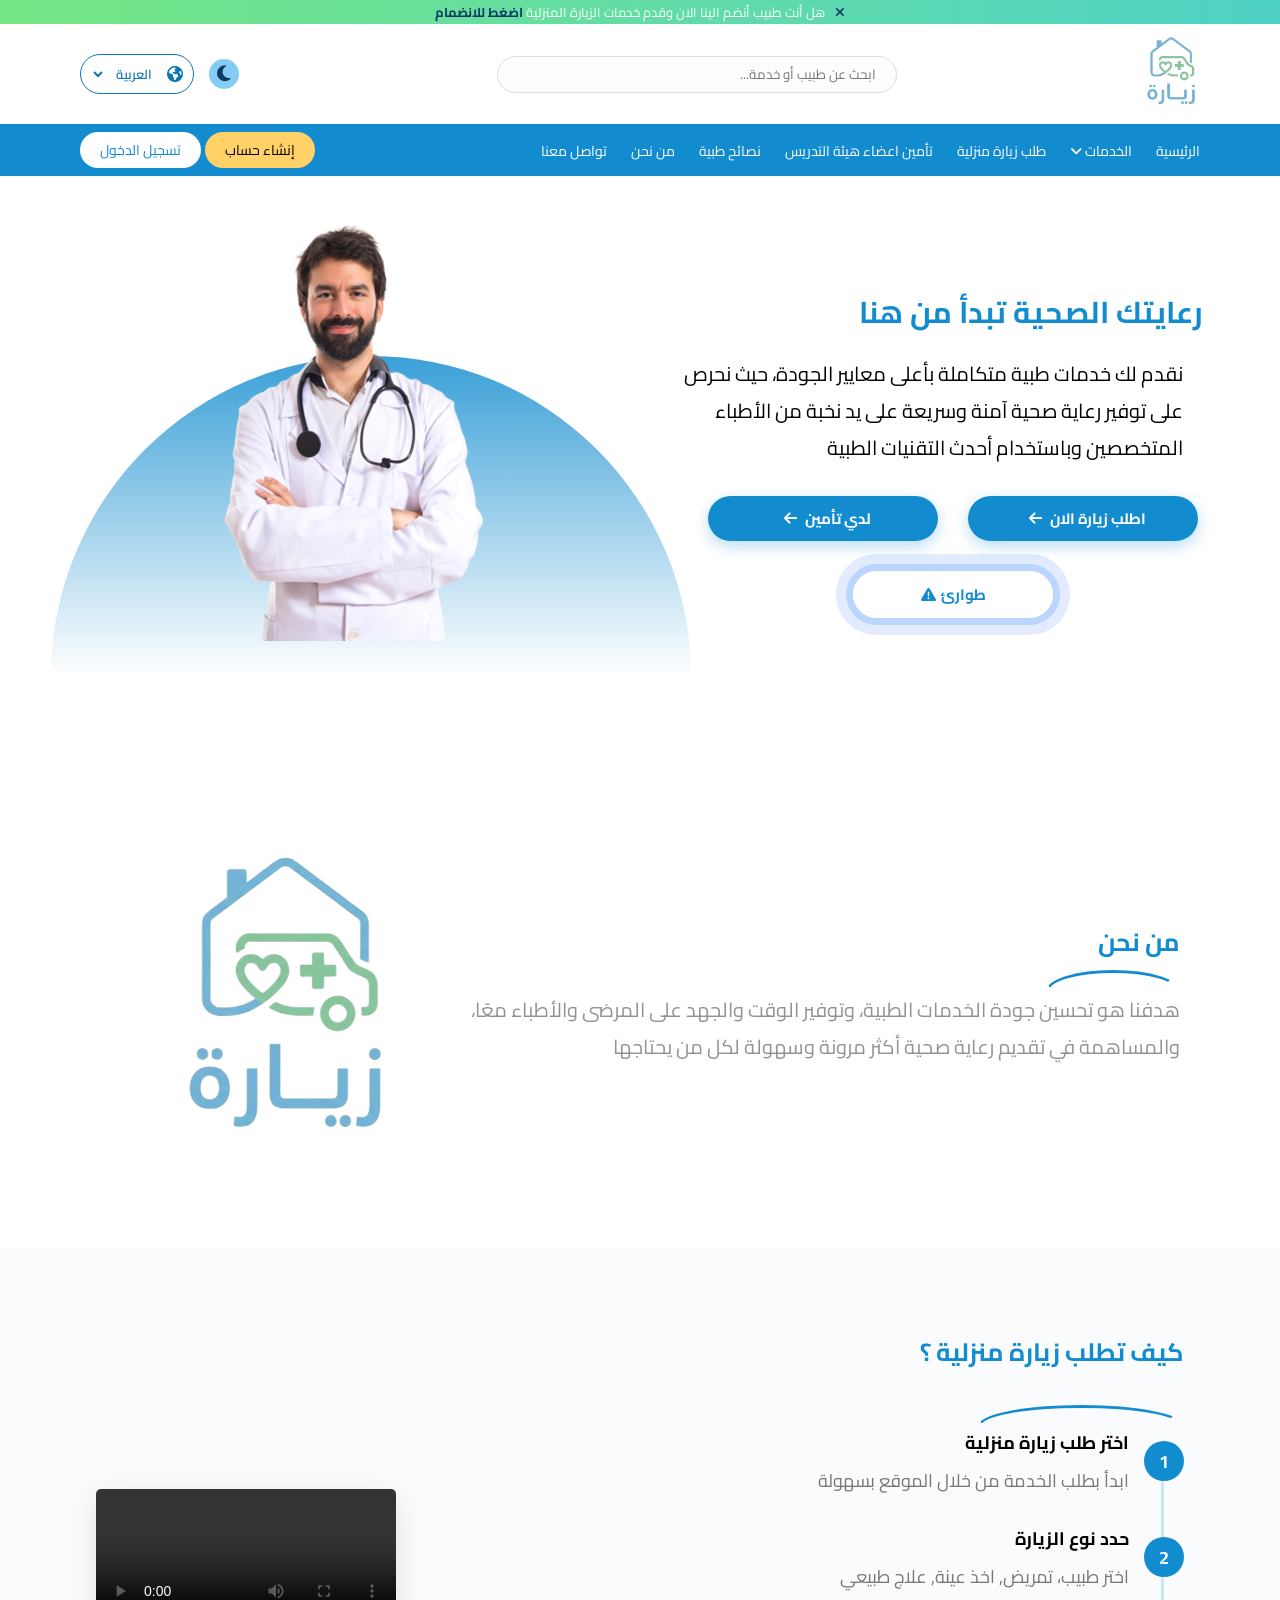
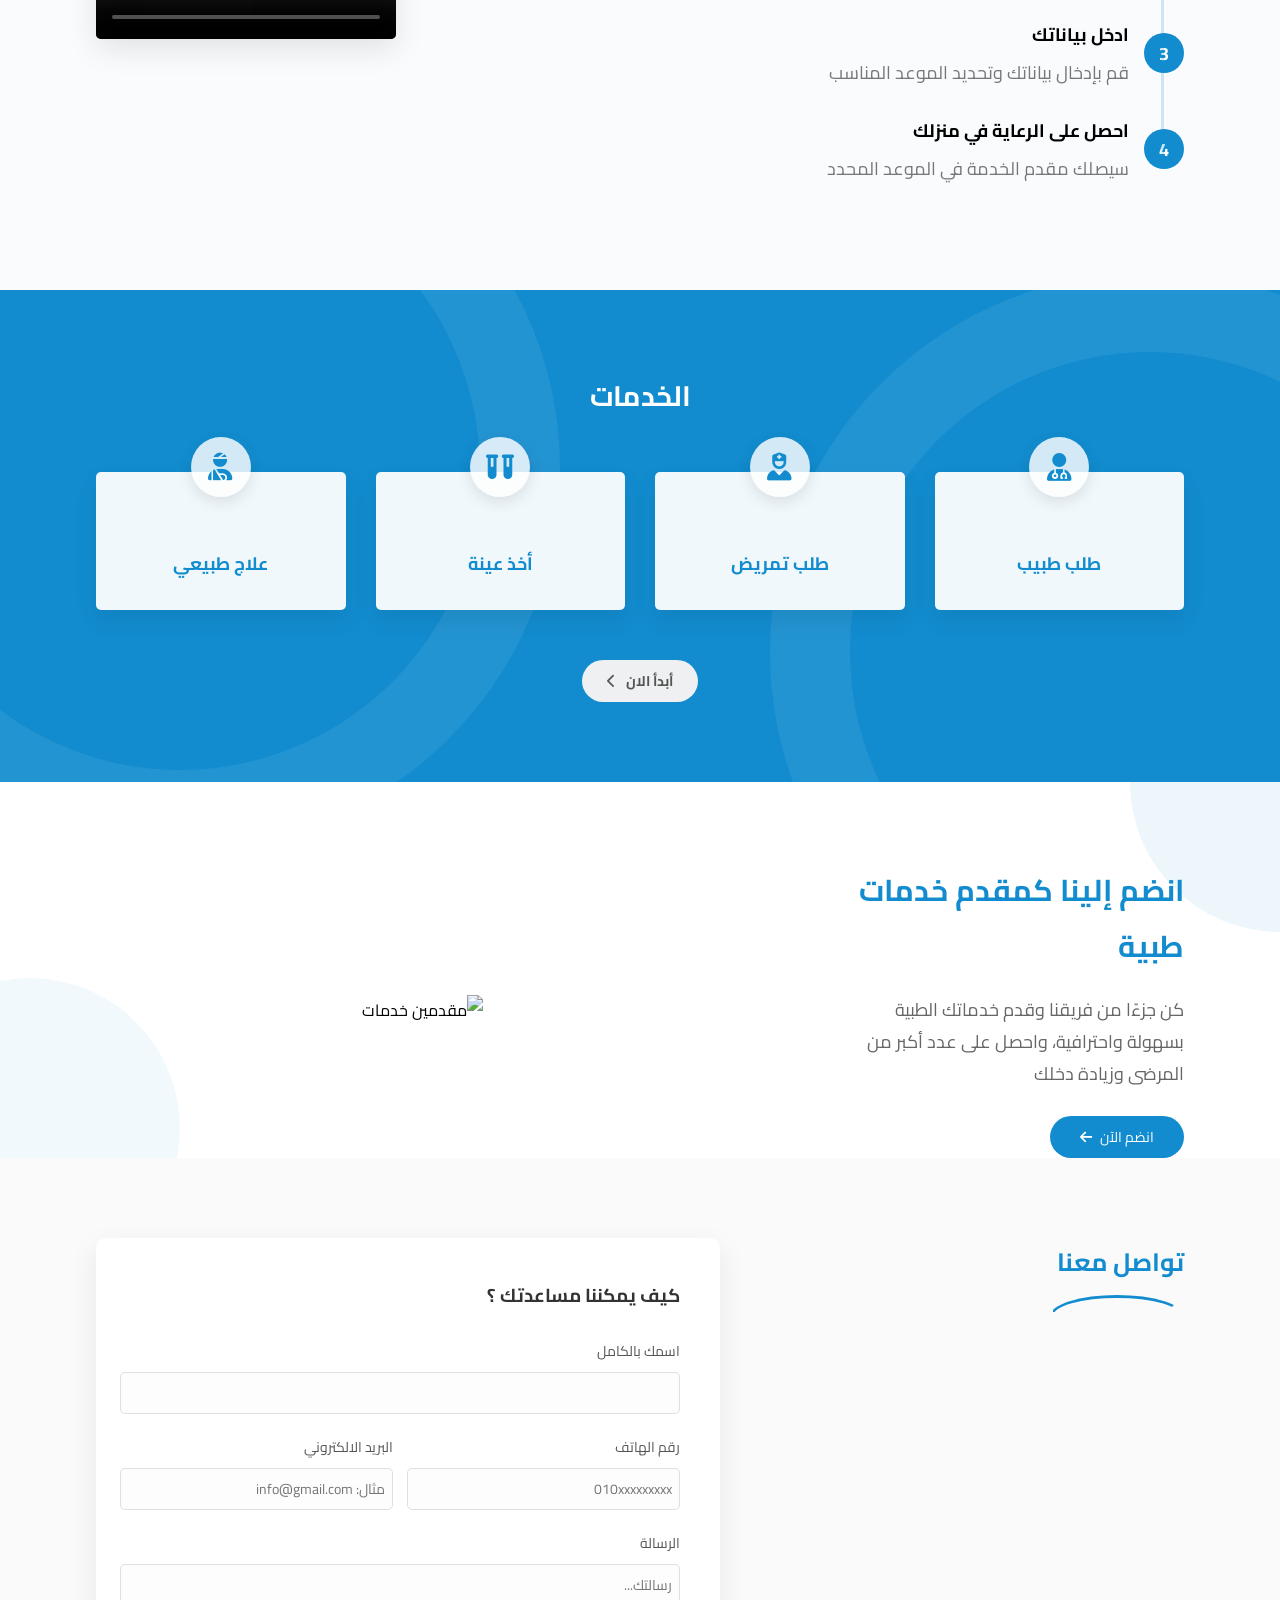
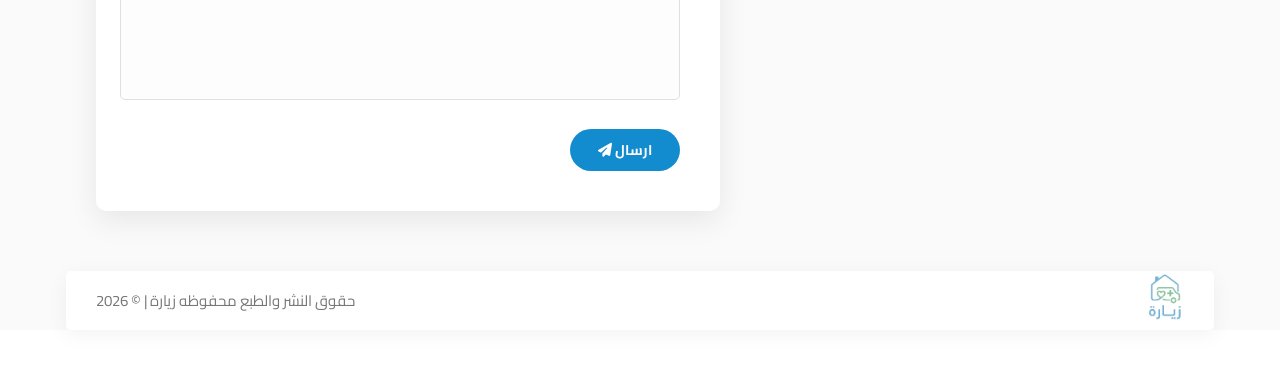
==== commit d8158213: "Add files via upload" ====
--- a/index.html
+++ b/index.html
@@ -55,21 +55,21 @@
         </div>
 
         <nav class="nav">
-        <div class="lang-theme">
-
-            <div class="nav-theme" onclick="toggleTheme()" >
-                <i class="fa-solid fa-moon" id="navThemeIcon"></i>
-                <span>تغيير الوضع</span>
-            </div>
-
-            <div class="nav-lang" >
-                <i class="fa-solid fa-earth-americas"></i>
-                <select onchange="changeLang(this.value)">
-                    <option value="ar">العربية</option>
-                    <option value="en">English</option>
-                </select>
-            </div>
-        </div>
+            <div class="lang-theme">
+
+                <div class="nav-theme" onclick="toggleTheme()" >
+                    <i class="fa-solid fa-moon" id="navThemeIcon"></i>
+                    <span>تغيير الوضع</span>
+                </div>
+
+                <div class="nav-lang" >
+                    <i class="fa-solid fa-earth-americas"></i>
+                    <select onchange="changeLang(this.value)">
+                        <option value="ar">العربية</option>
+                        <option value="en">English</option>
+                    </select>
+                </div>
+            </div>
             <a href="index.html">الرئيسية</a>
             <div class="list-services">
                 <a href="">الخدمات   <i class="fa-solid fas fa-angle-down"></i></a>
@@ -108,29 +108,43 @@
             <div class="circle-bg"></div>
             <img class="main-img" src="assets/image/b3b3faed5a578a21a8fcec059f989ca0964f6737.png" alt="">
         </div>
-            <div class="text-center">
-                <span>رعايتك الصحية تبدأ من هنا</span>
-                <p>نقدم لك خدمات طبية متكاملة بأعلى معايير الجودة، حيث نحرص على توفير رعاية صحية آمنة وسريعة على يد نخبة من الأطباء
-                    المتخصصين وباستخدام أحدث التقنيات الطبية
-                </p>
-
-                <div class="btns-main">
-                    <button class="book-now">
-                        اطلب زيارة الان <i class="fa-solid fa-arrow-left"></i>
-                    </button>
-
-                    <button class="insurance">
-                        لدي تأمين <i class="fa-solid fa-arrow-left"></i>
-                    </button>
-                </div>
-                <div class="btn-emerg">
-                    <button class="emerg" onclick="openEmergency()">
-                        طوارئ <i class="fa-solid fa-triangle-exclamation"></i>
-                    </button>
-                </div>
-
+        <div class="text-center">
+            <span>رعايتك الصحية تبدأ من هنا</span>
+            <p>نقدم لك خدمات طبية متكاملة بأعلى معايير الجودة، حيث نحرص على توفير رعاية صحية آمنة وسريعة على يد نخبة من الأطباء
+                المتخصصين وباستخدام أحدث التقنيات الطبية
+            </p>
+
+            <div class="btns-main">
+                <button class="book-now">
+                    اطلب زيارة الان <i class="fa-solid fa-arrow-left"></i>
+                </button>
+
+                <button class="insurance">
+                    لدي تأمين <i class="fa-solid fa-arrow-left"></i>
+                </button>
+            </div>
+            <div class="btn-emerg">
+                <button class="emerg" onclick="openEmergency()">
+                    طوارئ <i class="fa-solid fa-triangle-exclamation"></i>
+                </button>
             </div> 
         </div> 
+    </div>
+        <div class="emergency-overlay" id="emergencyModal">
+            <div class="emergency-modal">
+                <span class="close" onclick="closeEmergency()">
+                <i  class="fa-solid fa-xmark" ></i>
+                </span>
+                <div class="emergency-icon">
+                <i class="fa-solid fa-phone"></i>
+                </div> 
+                <h2>رقم الطوارئ</h2>   
+                <p class="emergency-number">123</p>   
+                <a href="tel:123" class="call-btn">
+                    اتصل الآن
+                </a>
+            </div>
+        </div>
     </main>
 
     <section class="we" id="we">
@@ -221,19 +235,19 @@
 
             <div class="services-cards">    
                 <div class="card-sc">
-                    <div class="icon"><li><i class="fa-solid fa-user-doctor"></i></i></div>
+                    <div class="icon"><i class="fa-solid fa-user-doctor"></i></div>
                     <h3>طلب طبيب</h3>
                 </div>
                 <div class="card-sc">
-                    <div class="icon"><li><i class="fa-solid fa-user-nurse"></i></i></div>
+                    <div class="icon"><i class="fa-solid fa-user-nurse"></i></div>
                     <h3>طلب تمريض</h3>
                 </div>
                 <div class="card-sc">
-                    <div class="icon"><i class="fa-solid fa-vials"></i> </li></i></div>
+                    <div class="icon"><i class="fa-solid fa-vials"></i></div>
                     <h3>أخذ عينة</h3>
                 </div>
                 <div class="card-sc">
-                    <div class="icon"> <i class="fa-solid fa-user-injured"></i></i> </i></div>
+                    <div class="icon"> <i class="fa-solid fa-user-injured"></i></div>
                     <h3>علاج طبيعي</h3>
                 </div>
 
@@ -318,3 +332,4 @@
     <script src="js/script.js"></script>
     <script src="js/responsive.js"></script>
 </body>
+</html>
--- a/css/style.css
+++ b/css/style.css
@@ -152,9 +152,8 @@
     color:#fff;
 }
 
-.emergency-overlay,
-.overlay,
-.success-overlay{
+
+.emergency-overlay{
     position:fixed;
     top:0;
     left:0;
@@ -164,24 +163,49 @@
     display:none;
     align-items:center;
     justify-content:center;
-}
-
-.emergency-modal,
-.success-modal{
-    background:#fff;
-    border-radius:20px;
+    z-index: 100;
+}
+.emergency-modal{
+    min-width : 300px;
+    background:white;
+    padding:35px;
+    border-radius: 5px;
     text-align:center;
     position:relative;
 }
-
-.emergency-modal{
-    width:380px;
-    padding:35px;
-}
-
-.success-modal{
-    width:450px;
-    padding:40px;
+.emergency-modal span {
+    font-size: 25px;
+    color: #128CCF;
+}
+.emergency-modal span:hover {
+    color: #0f76b3;    
+
+}
+
+.emergency-number {
+    color:#128CCF;
+    font-weight: bold;
+}
+.emergency-icon{
+    font-size: 45px;
+    color:#e63c4a;
+    margin-bottom:15px;
+}
+
+.call-btn{
+    display:block;
+    text-align:center;
+    width:100%;
+    padding:8px;
+    border-radius: 30px;
+    background:#ee3848;
+    color:white;
+    font-size: 16px;
+    text-decoration:none;
+}
+
+.call-btn:hover {
+    background: #e43644;
 }
 
 .we{
@@ -568,7 +592,8 @@
 
 body.dark-mode .we,
 body.dark-mode .provide,
-body.dark-mode .contact-section {
+body.dark-mode .contact-section,
+body.dark-mode .emergency-modal {
     background: #111113;
 }
 
@@ -646,4 +671,4 @@
 
 body.dark-mode .img-we img {
     filter: brightness(0.8);
-}+}
--- a/css/header.css
+++ b/css/header.css
@@ -98,11 +98,12 @@
     justify-content: center;
     align-items: center;
     gap: 6px;
-    border: 1px solid #0d3b66;
-    border-radius: 5px;
+    border: 1.5px solid #0f76b3;
+    border-radius: 30px;
     padding: 4px 10px;
     transition: 0.3s;
     cursor: pointer;
+    transition: 0.5s;
 }
 
 .lang select {
@@ -113,18 +114,17 @@
     cursor: pointer;
     background: transparent;
     font-size: 13px;
-    color: #0d3b66;
+    color: #0f76b3;
     font-weight: 600;
 }
 
 .lang i {
     font-size: 16px;
-    color: #0d3b66;
+    color: #0f76b3;
 }
 
 .lang:hover {
-    background: #0d3b66;
-    border-color: #0d3b66;
+    background: #128CCF;
 }
 
 .lang:hover i,
--- a/css/footer.css
+++ b/css/footer.css
@@ -5,14 +5,13 @@
 .footer-small {
     width: 85%;
     margin: 50px auto;
-    background-color: white ;
+    background: white ;
     padding: 0px 30px;
     border-radius: 5px;
     display: flex;
     align-items: center;
     justify-content: space-between;
     box-shadow: 0 5px 20px rgba(0,0,0,0.05);
-    z-index: 3;
 }
 
 .footer-logo img {
--- a/css/responsive.css
+++ b/css/responsive.css
@@ -238,14 +238,10 @@
     }
 
     .emergency-modal {
-        width: 90%;
+        width: 80%;
         padding: 25px 20px;
     }
 
-    .success-modal {
-        width: 90%;
-        padding: 25px 20px;
-    }
 }
 
 @media (max-width: 480px) {
@@ -325,7 +321,11 @@
     .nav a {
         font-size: 13px;
     }
-
+    .services::before , .services::after{
+        width: 300px;
+        height: 300px;
+        border: 70px solid rgba(255,255,255,0.07);
+    }
 
     .card-sc {
         padding: 50px 15px 20px;
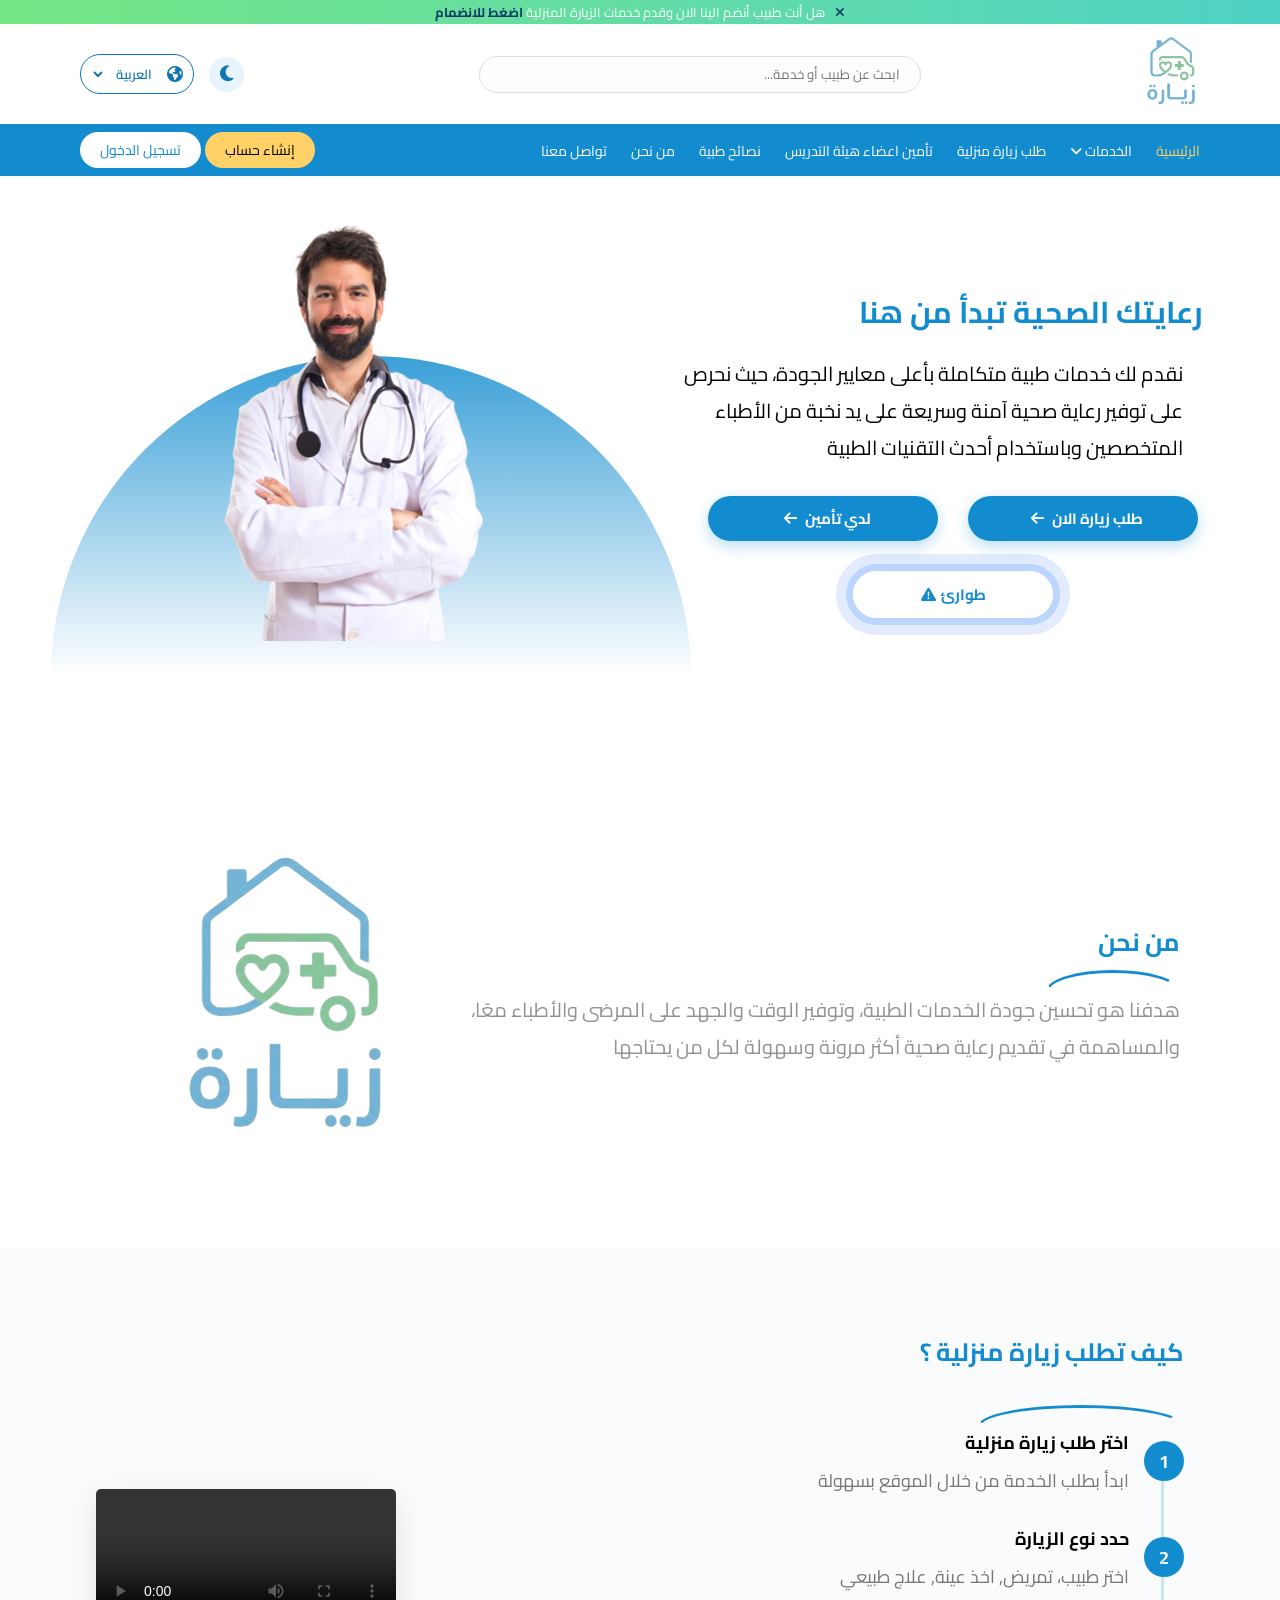
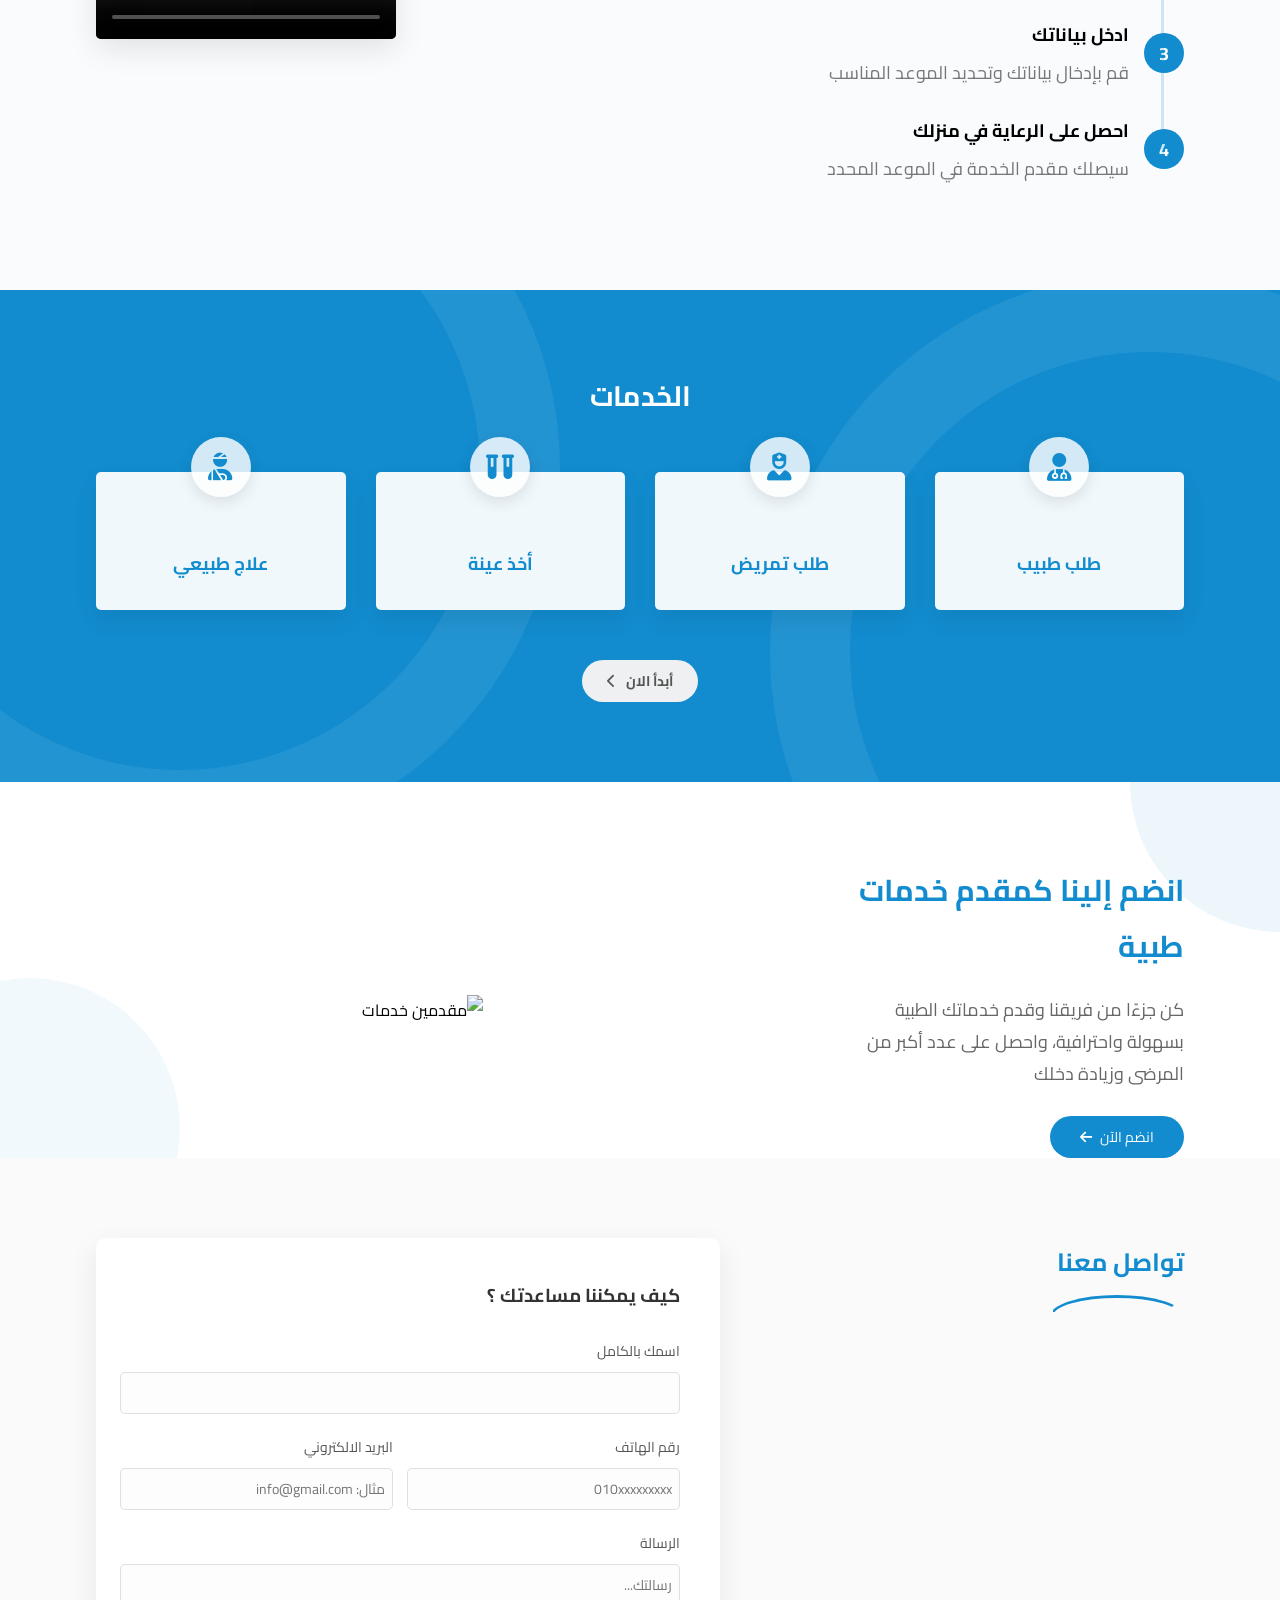
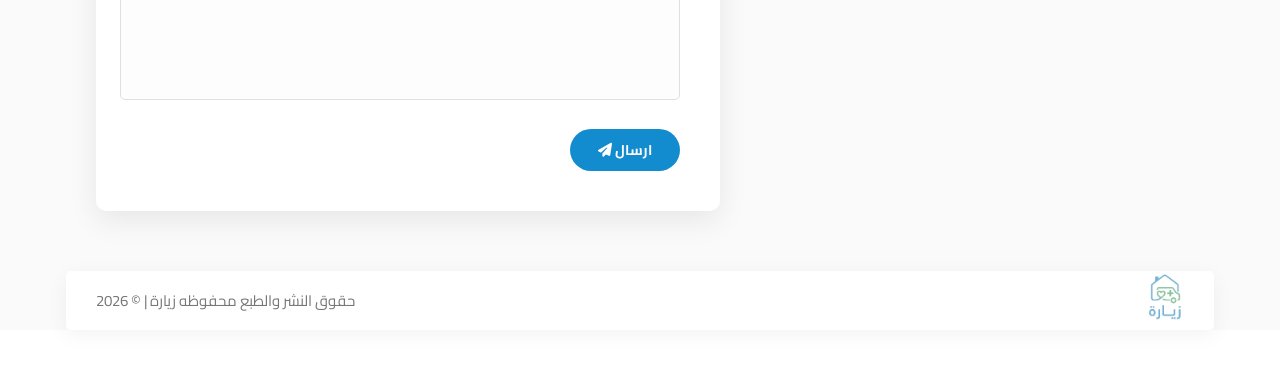
==== commit a6a54bda: "Add files via upload" ====
--- a/index.html
+++ b/index.html
@@ -8,10 +8,9 @@
     <link rel="stylesheet" href="css/header.css">
     <link rel="stylesheet" href="css/footer.css">
     <link rel="stylesheet" href="css/responsive.css">
-
     <link rel="stylesheet" href="https://cdnjs.cloudflare.com/ajax/libs/font-awesome/6.5.0/css/all.min.css">
     <link href="https://fonts.googleapis.com/css2?family=Cairo:wght@400;600;700;900&display=swap" rel="stylesheet"></head>
-
+</head>
 <body>
 <header class="header">
 
@@ -28,9 +27,28 @@
         <div class="logo">
             <a href="#"><img src="assets/logo.png" alt="شعار زيارة"></a>
         </div>
-
         <div class="search">
-            <input type="search" placeholder="ابحث عن طبيب أو خدمة...">
+            <input type="text" placeholder="ابحث عن طبيب أو خدمة..." id="searchInput" autocomplete="off">
+            <div class="search-results-dropdown" id="searchDropdown">
+                <div class="search-results-header">
+                    <span>
+                        <strong id="resultsCount"></strong>
+                        &nbsp;لـ "<span id="searchQuery"></span>"
+                    </span>
+                    <button class="search-close-btn" onclick="closeSearchDropdown()">
+                        <i class="fa-solid fa-xmark"></i>
+                    </button>
+                </div>
+                <div class="search-loading" id="searchLoading">
+                    <div class="search-spinner"></div>
+                    <p>جاري البحث...</p>
+                </div>
+                <div class="search-empty" id="searchEmpty">
+                    <i class="fa-solid fa-magnifying-glass"></i>
+                    <p>لا توجد نتائج مطابقة</p>
+                </div>
+                <div class="search-results-list" id="searchResultsList"></div>
+            </div>
         </div>
 
         <div class="theme-toggle" onclick="toggleTheme()">
@@ -70,9 +88,9 @@
                     </select>
                 </div>
             </div>
-            <a href="index.html">الرئيسية</a>
+            <a href="index.html" class="nav-active">الرئيسية</a>
             <div class="list-services">
-                <a href="">الخدمات   <i class="fa-solid fas fa-angle-down"></i></a>
+                <a href="requestVisit.html">الخدمات   <i class="fa-solid fas fa-angle-down"></i></a>
                 <ul class="items-services">
                     <li>طلب طبيب</li>
                     <li>طلب تمريض</li>
@@ -80,11 +98,11 @@
                     <li>علاج طبيعي</li>                        
                 </ul>              
             </div>
-            <a href="#">طلب زيارة منزلية</a>
-            <a href="#">تأمين اعضاء هيئة التدريس</a>
-            <a href="#">نصائح طبية</a>
-            <a href="#we">من نحن</a>
-            <a href="#contact">تواصل معنا</a>
+            <a href="requestVisit.html">طلب زيارة منزلية</a>
+            <a href="insurance.html">تأمين اعضاء هيئة التدريس</a>
+            <a href="mediCaltips.html">نصائح طبية</a>
+            <a href="about.html">من نحن</a>
+            <a href="contact.html">تواصل معنا</a>
 
         </nav>
 
@@ -110,18 +128,18 @@
         </div>
         <div class="text-center">
             <span>رعايتك الصحية تبدأ من هنا</span>
-            <p>نقدم لك خدمات طبية متكاملة بأعلى معايير الجودة، حيث نحرص على توفير رعاية صحية آمنة وسريعة على يد نخبة من الأطباء
+            <p >نقدم لك خدمات طبية متكاملة بأعلى معايير الجودة، حيث نحرص على توفير رعاية صحية آمنة وسريعة على يد نخبة من الأطباء
                 المتخصصين وباستخدام أحدث التقنيات الطبية
             </p>
 
             <div class="btns-main">
-                <button class="book-now">
-                    اطلب زيارة الان <i class="fa-solid fa-arrow-left"></i>
-                </button>
-
-                <button class="insurance">
+                <a class="book-now" href="requestVisit.html">
+                    طلب زيارة الان <i class="fa-solid fa-arrow-left"></i>
+                </a>
+                
+                <a class="insurance"  href="insurance.html">
                     لدي تأمين <i class="fa-solid fa-arrow-left"></i>
-                </button>
+                </a>
             </div>
             <div class="btn-emerg">
                 <button class="emerg" onclick="openEmergency()">
@@ -166,7 +184,6 @@
                 <h2>كيف تطلب زيارة منزلية ؟</h2>
                 <div class="line line-w"></div>
 
-
                 <div class="step">
                     <div class="step-number">1</div>
                     <div class="step-text">
@@ -208,31 +225,12 @@
             </div>
         </div>
     </section>
-    <div class="emergency-overlay" id="emergencyModal">
-        <div class="emergency-modal">
-            <span class="close" onclick="closeEmergency()">
-            <i class="fa-regular fa-circle-xmark"></i>
-            </span>
-            
-            <div class="emergency-icon">
-            <i class="fa-solid fa-phone"></i>
-            </div>
-            
-            <h2>رقم الطوارئ</h2>
-            
-            <p class="emergency-number">123</p>
-            
-            <a href="tel:123" class="call-btn">
-                اتصل الآن
-            </a>
-        </div>
     </div>
 
     
     <section class="services">
         <div class="services-container">
             <h2 class="section-title">الخدمات</h2>
-
             <div class="services-cards">    
                 <div class="card-sc">
                     <div class="icon"><i class="fa-solid fa-user-doctor"></i></div>
@@ -252,12 +250,10 @@
                 </div>
 
             </div>
-            <a href="#">
-                <button class="start-btn">
+                <a class="start-btn" href="requestVisit.html">
                     أبدأ الان
                     <i class="fa-solid fa-chevron-left"></i>
-                </button>
-             </a>
+                </a>
         </div>  
     </section> 
     <section class="provide">
@@ -270,7 +266,7 @@
                 واحصل على عدد أكبر من المرضى وزيادة دخلك
             </p>
 
-            <a href="#">
+            <a href="register.html">
                 <button class="joinnow-btn">
                     انضم الآن
                     <i class="fa-solid fa-arrow-left"></i>
@@ -330,6 +326,6 @@
         </footer>
     </section>
     <script src="js/script.js"></script>
-    <script src="js/responsive.js"></script>
+    <script src="js/header.js"></script>
 </body>
 </html>
--- a/css/style.css
+++ b/css/style.css
@@ -163,7 +163,7 @@
     display:none;
     align-items:center;
     justify-content:center;
-    z-index: 100;
+    z-index: 1000;
 }
 .emergency-modal{
     min-width : 300px;
@@ -243,6 +243,7 @@
 .line-w {
     width: 200px;
 }
+
 .home-visit {
     padding: 80px 0;
     background: #f9fbfd;
--- a/css/header.css
+++ b/css/header.css
@@ -56,6 +56,8 @@
     display: flex;
     justify-content: center;
     margin: 0 20px;
+    position: relative;
+
 }
 
 .search input {
@@ -70,27 +72,241 @@
 
 .search input:focus {
     border-color: #127bdd;
+    background: #fff;
     width: 500px;
     box-shadow: 0 0 3px rgba(4, 167, 255, 0.3);
 }
+.search-results-dropdown {
+    display: none;
+    position: absolute;
+    top: 48px;
+    width: 100%;
+    max-width: 500px;
+    background: #fff;
+    border-radius: 5px;
+    box-shadow: 0 10px 30px rgba(18,140,207,0.15);
+    z-index: 100;
+    overflow: hidden;
+}
+
+.search-results-dropdown.active {
+    display: block;
+}
+
+.search-results-header {
+    display: flex;
+    align-items: center;
+    justify-content: space-between;
+    padding: 10px 16px;
+
+}
+
+.search-results-header span {
+    font-size: 13px;
+}
+
+.search-results-header strong {
+    font-weight: 700;
+}
+
+.search-close-btn {
+    background: rgba(255,255,255,0.2);
+    border: none;
+    color: #128CCF;
+    width: 24px;
+    height: 24px;
+    border-radius: 50%;
+    cursor: pointer;
+    display: flex;
+    align-items: center;
+    justify-content: center;
+    font-size: 12px;
+    transition: 0.3s;
+    flex-shrink: 0;
+}
+
+.search-close-btn:hover {
+    background: rgba(217, 218, 255, 0.589);
+}
+
+.search-results-list {
+    max-height: 340px;
+    overflow-y: auto;
+    padding: 6px 0;
+}
+
+.search-results-list::-webkit-scrollbar {
+    width: 4px;
+}
+
+.search-results-list::-webkit-scrollbar-track {
+    background: #f5f7fb;
+}
+
+.search-results-list::-webkit-scrollbar-thumb {
+    background: #128CCF;
+    border-radius: 4px;
+    opacity: 0.5;
+}
+
+.search-result-item {
+    display: flex;
+    align-items: center;
+    gap: 12px;
+    padding: 10px 16px;
+    cursor: pointer;
+    transition: 0.2s;
+    text-decoration: none;
+    border-bottom: 1px solid #f0f8ff;
+}
+
+.search-result-item:last-child {
+    border-bottom: none;
+}
+
+.search-result-item:hover {
+    background: #f0f8ff;
+}
+
+.result-icon {
+    width: 38px;
+    height: 38px;
+    display: flex;
+    align-items: center;
+    justify-content: center;
+    font-size: 16px;
+    color: #128CCF;
+    flex-shrink: 0;
+    transition: 0.3s;
+}
+
+
+.result-info {
+    flex: 1;
+    min-width: 0;
+}
+
+.result-name {
+    font-size: 13px;
+    font-weight: 700;
+    color: #1a1a2e;
+    margin: 0 0 2px;
+    white-space: nowrap;
+    overflow: hidden;
+    text-overflow: ellipsis;
+}
+
+.result-meta {
+    font-size: 11px;
+    color: #999;
+    margin: 0;
+}
+
+.result-badge {
+    font-size: 11px;
+    padding: 2px 10px;
+    border-radius: 28px;
+    font-family: 'Cairo', sans-serif;
+    font-weight: 700;
+    flex-shrink: 0;
+}
+
+.result-badge.doctor {
+    background: #e8f4fd;
+    color: #128CCF;
+}
+
+.result-badge.nurse {
+    background: #e8fdf0;
+    color: #1a9e5f;
+}
+
+.result-badge.service {
+    background: #fff4e8;
+    color: #e07c1a;
+}
+
+.search-loading {
+    display: none;
+    padding: 28px;
+    text-align: center;
+}
+
+.search-loading.active {
+    display: block;
+}
+
+.search-spinner {
+    width: 30px;
+    height: 30px;
+    border: 3px solid #e8f4fd;
+    border-top-color: #128CCF;
+    border-radius: 50%;
+    animation: spin 0.7s linear infinite;
+    margin: 0 auto 10px;
+}
+
+@keyframes spin {
+    to { transform: rotate(360deg); }
+}
+
+.search-loading p {
+    font-size: 13px;
+    color: #aaa;
+    font-family: 'Cairo', sans-serif;
+    margin: 0;
+}
+
+.search-empty {
+    display: none;
+    padding: 30px 20px;
+    text-align: center;
+}
+
+.search-empty.active {
+    display: block;
+}
+
+.search-empty i {
+    font-size: 32px;
+    color: #ccc;
+    margin-bottom: 8px;
+    display: block;
+}
+
+.search-empty p {
+    font-size: 13px;
+    color: #aaa;
+    font-family: 'Cairo', sans-serif;
+    margin: 0;
+}
+
+.highlight {
+    color: #128CCF;
+    font-weight: 700;
+    background: #e8f4fd;
+    border-radius: 3px;
+    padding: 0 2px;
+}
+
 
 .theme-toggle {
     margin: 0 15px;
-    width: 30px;
-    height: 30px;
+    width: 35px;
+    height: 35px;
     border-radius: 50%;
-    background: #84ccf3;
+    background: #e8f4fd;
     display: flex;
     align-items: center;
     justify-content: center;
     cursor: pointer;
     transition: 0.3s;
     font-size: 18px;
-    color: #0d3b66;
+    color: #0f76b3;
 }
 
 .theme-toggle:hover {
-    background: #128CCF;
+    background: #128CCF; 
     color: #fff;
 }
 .lang {
@@ -160,6 +376,9 @@
 .nav a:hover {
     color: #ffd166;
 }
+.nav-active {
+    color: #ffd166 !important;
+}
 .list-services {
     display: inline;
     position: relative;
@@ -170,7 +389,7 @@
     position: absolute;
     top: 30px;
     right: 0px;    
-    z-index: 3;  
+    z-index: 5;  
     background: #128CCF;
     list-style :none;
     padding-top: 10px;
@@ -277,6 +496,12 @@
 
     .search input:focus {
         width: 100%;
+    }
+
+    .search-results-dropdown {
+        width: calc(100vw - 30px);
+        right: 50%;
+        transform: translateX(50%);
     }
 
     .lang select {
@@ -415,6 +640,19 @@
         font-size: 14px;
         padding: 5px 14px;
     }
+    .search-results-dropdown {
+        width: calc(100vw - 20px);
+    }
+
+    .result-icon {
+        width: 36px;
+        height: 36px;
+        font-size: 15px;
+    }
+
+    .result-name {
+        font-size: 13px;
+    }
 }
 
 
@@ -442,6 +680,71 @@
     border-color: #1a4a8a;
     color: #e0e0e0;
 }
+body.dark-mode .search-results-dropdown {
+    background: #16213e;
+    border-top-color: #84ccf3;
+    box-shadow: 0 10px 30px rgba(0,0,0,0.4);
+}
+
+body.dark-mode .search-results-header {
+    background: #0f3460;
+}
+
+body.dark-mode .search-results-header span {
+    color: #e0e0e0;
+}
+
+body.dark-mode .search-result-item {
+    border-color: #1a2a4a;
+}
+
+body.dark-mode .search-result-item:hover {
+    background: #0f3460;
+}
+
+body.dark-mode .result-name {
+    color: #e0e0e0;
+}
+
+body.dark-mode .result-icon {
+    background: #0f3460;
+    border-color: #1a4a8a;
+    color: #84ccf3;
+}
+
+body.dark-mode .result-badge.doctor {
+    background: #0f3460;
+    color: #84ccf3;
+}
+
+body.dark-mode .result-badge.nurse {
+    background: #0f3d28;
+    color: #4ecb87;
+}
+
+body.dark-mode .result-badge.service {
+    background: #3d2a0f;
+    color: #f0a050;
+}
+
+body.dark-mode .search-results-footer {
+    background: #0f3460;
+    border-color: #1a4a8a;
+    color: #84ccf3;
+}
+
+body.dark-mode .search-results-footer:hover {
+    background: #1a4a8a;
+}
+
+body.dark-mode .search-loading p,
+body.dark-mode .search-empty p {
+    color: #888;
+}
+
+body.dark-mode .search-empty i {
+    color: #555;
+}
 body.dark-mode .lang {
     border-color: #84ccf3;
 }
